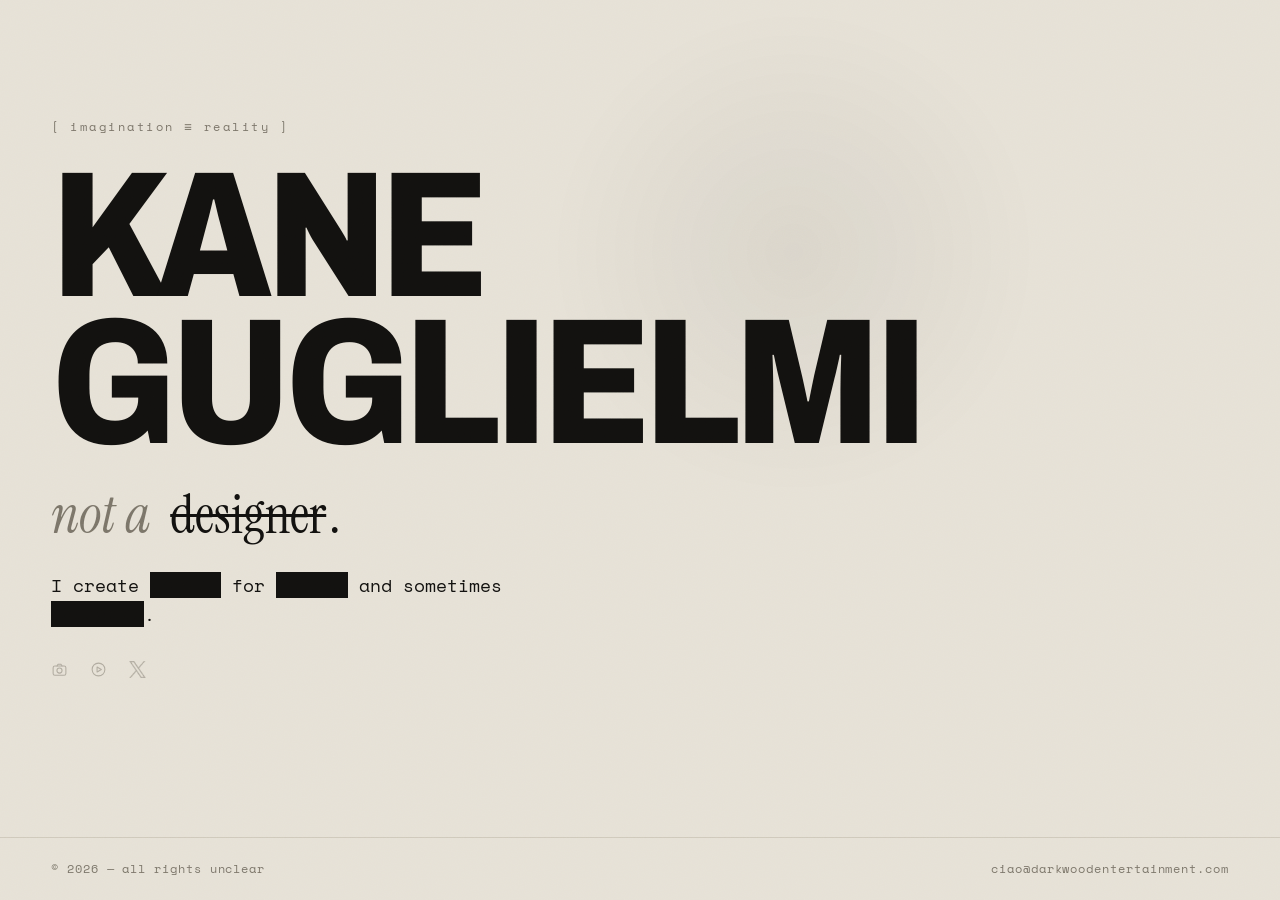
==== index.html @ 95b42d04 "Add files via upload" ====
<!doctype html>
<html lang="en">
<head>
  <meta charset="utf-8">
  <meta name="viewport" content="width=device-width, initial-scale=1">
  <title>Kane Guglielmi</title>
  <meta name="description" content="Kane Guglielmi. Difficult to describe.">
  <meta name="theme-color" content="#0a0a09">
  <link rel="preconnect" href="https://fonts.googleapis.com">
  <link rel="preconnect" href="https://fonts.gstatic.com" crossorigin>
  <link href="https://fonts.googleapis.com/css2?family=Archivo:wdth,wght@62..125,100..900&family=Instrument+Serif:ital@0;1&family=Space+Mono:wght@400;700&display=swap" rel="stylesheet">
  <link rel="stylesheet" href="style.css">
</head>
<body>

  <main id="top">
    <section class="hero">
      <p class="tag">[ imagination ≡ reality ]</p>

      <h1 class="name">Kane<br>Guglielmi</h1>

      <div class="denial" aria-hidden="true">
        <span class="not">not a</span>
        <span class="word" id="word">designer</span><span class="dot">.</span>
      </div>
      <p class="sr-only">Difficult to describe.</p>

      <p class="line">
        I create
        <span class="redact" tabindex="0">things</span>
        for
        <span class="redact" tabindex="0">no one</span>
        and sometimes
        <span class="redact" tabindex="0">everyone</span>.
      </p>

      <ul class="socials" aria-label="Social profiles">
        <li>
          <a href="https://www.instagram.com/kaneguglielmi" target="_blank" rel="noopener" aria-label="Instagram: kaneguglielmi">
            <svg viewBox="0 0 24 24" width="22" height="22" fill="none" stroke="currentColor" stroke-width="1.5" stroke-linecap="round" stroke-linejoin="round" aria-hidden="true">
              <rect x="3" y="7" width="18" height="13" rx="2.5"/>
              <path d="M8.5 7l1.4-2.5h4.2L15.5 7"/>
              <circle cx="12" cy="13.5" r="3.6"/>
            </svg>
          </a>
        </li>
        <li>
          <a href="https://www.youtube.com/@KaneGuglielmi" target="_blank" rel="noopener" aria-label="YouTube: @KaneGuglielmi">
            <svg viewBox="0 0 24 24" width="22" height="22" fill="none" stroke="currentColor" stroke-width="1.5" stroke-linecap="round" stroke-linejoin="round" aria-hidden="true">
              <circle cx="12" cy="12" r="9"/>
              <path d="M10 8.5v7l6-3.5z"/>
            </svg>
          </a>
        </li>
        <li>
          <a href="https://x.com/kaneguglielmi" target="_blank" rel="noopener" aria-label="X: kaneguglielmi">
            <span class="x-mark" aria-hidden="true"></span>
          </a>
        </li>
      </ul>
    </section>
  </main>

  <footer class="bottom">
    <p>&copy; <span id="year">2026</span> &mdash; all rights unclear</p>
    <ul>
      <li>ciao@darkwoodentertainment.com</li>
    </ul>
  </footer>

  <script src="script.js"></script>
</body>
</html>
---- style.css ----
:root {
  --bg: #0a0a09;
  --text: #ece8df;
  --muted: #7d786e;
  --line: #24231f;
  --accent: #c2ad8a;
  --glow: rgba(194, 173, 138, 0.11);
  --grain: 0.08;
  --gutter: clamp(20px, 4vw, 56px);
  --sans: "Archivo", "Arial Narrow", "Helvetica Neue", Arial, sans-serif;
  --serif: "Instrument Serif", Georgia, "Times New Roman", serif;
  --mono: "Space Mono", ui-monospace, Menlo, monospace;
}

@media (prefers-color-scheme: light) {
  :root {
    --bg: #e6e1d6;
    --text: #12110f;
    --muted: #7a7468;
    --line: #cfc9bb;
    --accent: #6d5a3d;
    --glow: rgba(0, 0, 0, 0.05);
    --grain: 0.12;
  }
}

*, *::before, *::after { box-sizing: border-box; }

html { scroll-behavior: smooth; }

body {
  margin: 0;
  min-height: 100svh;
  display: flex;
  flex-direction: column;
  background: var(--bg);
  color: var(--text);
  font-family: var(--mono);
  font-size: 0.9rem;
  line-height: 1.6;
  -webkit-font-smoothing: antialiased;
  overflow-x: hidden;
}

a { color: inherit; text-decoration: none; }

::selection { background: var(--text); color: var(--bg); }

/* Atmosphere: cursor glow + film grain */
body::before {
  content: "";
  position: fixed;
  inset: 0;
  pointer-events: none;
  background: radial-gradient(circle 340px at var(--x, 62%) var(--y, 28%), var(--glow), transparent 72%);
  z-index: 0;
}

body::after {
  content: "";
  position: fixed;
  inset: 0;
  pointer-events: none;
  opacity: var(--grain);
  mix-blend-mode: overlay;
  background-image: url("data:image/svg+xml,%3Csvg xmlns='http://www.w3.org/2000/svg' width='180' height='180'%3E%3Cfilter id='n'%3E%3CfeTurbulence type='fractalNoise' baseFrequency='0.85' numOctaves='2' stitchTiles='stitch'/%3E%3C/filter%3E%3Crect width='100%25' height='100%25' filter='url(%23n)'/%3E%3C/svg%3E");
  z-index: 2;
}

.top, main, .bottom { position: relative; z-index: 1; }

.sr-only {
  position: absolute;
  width: 1px;
  height: 1px;
  margin: -1px;
  padding: 0;
  overflow: hidden;
  clip: rect(0 0 0 0);
  white-space: nowrap;
  border: 0;
}

/* Header */
.top {
  display: grid;
  grid-template-columns: 1fr auto;
  align-items: center;
  padding: 24px var(--gutter);
  font-size: 0.78rem;
  letter-spacing: 0.08em;
  text-transform: lowercase;
}

.mark { justify-self: start; letter-spacing: 0.3em; }
.top nav { justify-self: end; display: flex; gap: 26px; }
.top nav a, .mark { transition: opacity 0.2s ease; }
.top nav a:hover, .mark:hover { opacity: 0.55; }

/* Hero */
main { flex: 1; display: flex; }

.hero {
  width: 100%;
  padding: clamp(24px, 6vh, 72px) var(--gutter) clamp(48px, 10vh, 110px);
  display: flex;
  flex-direction: column;
  justify-content: center;
  gap: clamp(18px, 3vh, 32px);
}

.tag {
  margin: 0;
  color: var(--muted);
  font-size: 0.78rem;
  letter-spacing: 0.2em;
  text-transform: lowercase;
}

.name {
  margin: 0;
  font-family: var(--sans);
  font-weight: 800;
  font-stretch: 85%;
  font-size: clamp(3rem, min(14vw, 27vh), 15rem);
  line-height: 0.82;
  letter-spacing: -0.035em;
  text-transform: uppercase;
}

/* The thing it refuses to be */
.denial {
  display: flex;
  flex-wrap: wrap;
  align-items: baseline;
  gap: 0 0.35em;
  font-family: var(--serif);
  font-size: clamp(1.8rem, 5vw, 3.4rem);
  line-height: 1.1;
}

.denial .not { font-style: italic; color: var(--muted); }

.denial .word {
  display: inline-block;
  min-width: 2ch;
  text-decoration: line-through;
  text-decoration-thickness: 0.06em;
  transition: opacity 0.35s ease, transform 0.35s ease, filter 0.35s ease;
}

.denial .word.out { opacity: 0; transform: translateY(0.25em); filter: blur(6px); }
.denial .dot { margin-left: -0.3em; }

/* Redacted line */
.line {
  margin: 0;
  max-width: 44ch;
  font-size: clamp(0.95rem, 1.6vw, 1.1rem);
}

.redact {
  padding: 0 0.15em;
  background: var(--text);
  color: transparent;
  cursor: help;
  transition: background 0.35s ease, color 0.35s ease;
}

.redact:hover, .redact:focus-visible {
  background: transparent;
  color: var(--accent);
  outline: none;
}

.actions { display: flex; flex-wrap: wrap; align-items: baseline; gap: 12px 32px; margin-top: 8px; }

.link {
  font-family: var(--serif);
  font-style: italic;
  font-size: clamp(1.6rem, 3.6vw, 2.4rem);
  border-bottom: 1px solid currentColor;
  line-height: 1.1;
  transition: color 0.2s ease, letter-spacing 0.4s ease;
}

.link:hover { color: var(--accent); letter-spacing: 0.04em; }
.link-quiet { border-bottom-color: transparent; color: var(--muted); font-size: clamp(1.1rem, 2.2vw, 1.4rem); }
.link-quiet:hover { border-bottom-color: currentColor; }

/* Social links */
.socials { display: flex; flex-wrap: wrap; gap: 14px 22px; margin: 6px 0 0; padding: 0; list-style: none; }

.socials a {
  display: inline-flex;
  align-items: center;
  padding: 4px;
  margin: -4px;
  color: var(--muted);
  opacity: 0.5;
  transition: opacity 0.25s ease, color 0.25s ease;
}

.socials a:hover, .socials a:focus-visible { opacity: 1; color: var(--text); }
.socials svg { flex: none; width: 17px; height: 17px; }

.x-mark {
  display: block;
  flex: none;
  width: 17px;
  height: 17px;
  background-color: currentColor;
  -webkit-mask: url([data-uri]) center / contain no-repeat;
  mask: url([data-uri]) center / contain no-repeat;
}


:focus-visible { outline: 1px dashed var(--accent); outline-offset: 4px; }

/* Footer */
.bottom {
  display: flex;
  flex-wrap: wrap;
  gap: 10px 24px;
  align-items: center;
  justify-content: space-between;
  padding: 22px var(--gutter);
  border-top: 1px solid var(--line);
  color: var(--muted);
  font-size: 0.72rem;
  letter-spacing: 0.08em;
}

.bottom p { margin: 0; }
.bottom ul { display: flex; gap: 22px; margin: 0; padding: 0; list-style: none; }
.bottom a:hover { color: var(--text); }

/* Gentle entrance for everything except the name, which stays still */
@media (prefers-reduced-motion: no-preference) {
  .hero > *:not(.name) { opacity: 0; transform: translateY(12px); animation: rise 0.9s ease forwards; }
  .hero > *:nth-child(3) { animation-delay: 0.2s; }
  .hero > *:nth-child(5) { animation-delay: 0.4s; }
  .hero > *:nth-child(6) { animation-delay: 0.6s; }
  .hero > *:nth-child(7) { animation-delay: 0.8s; }
}

@keyframes rise { to { opacity: 1; transform: none; } }
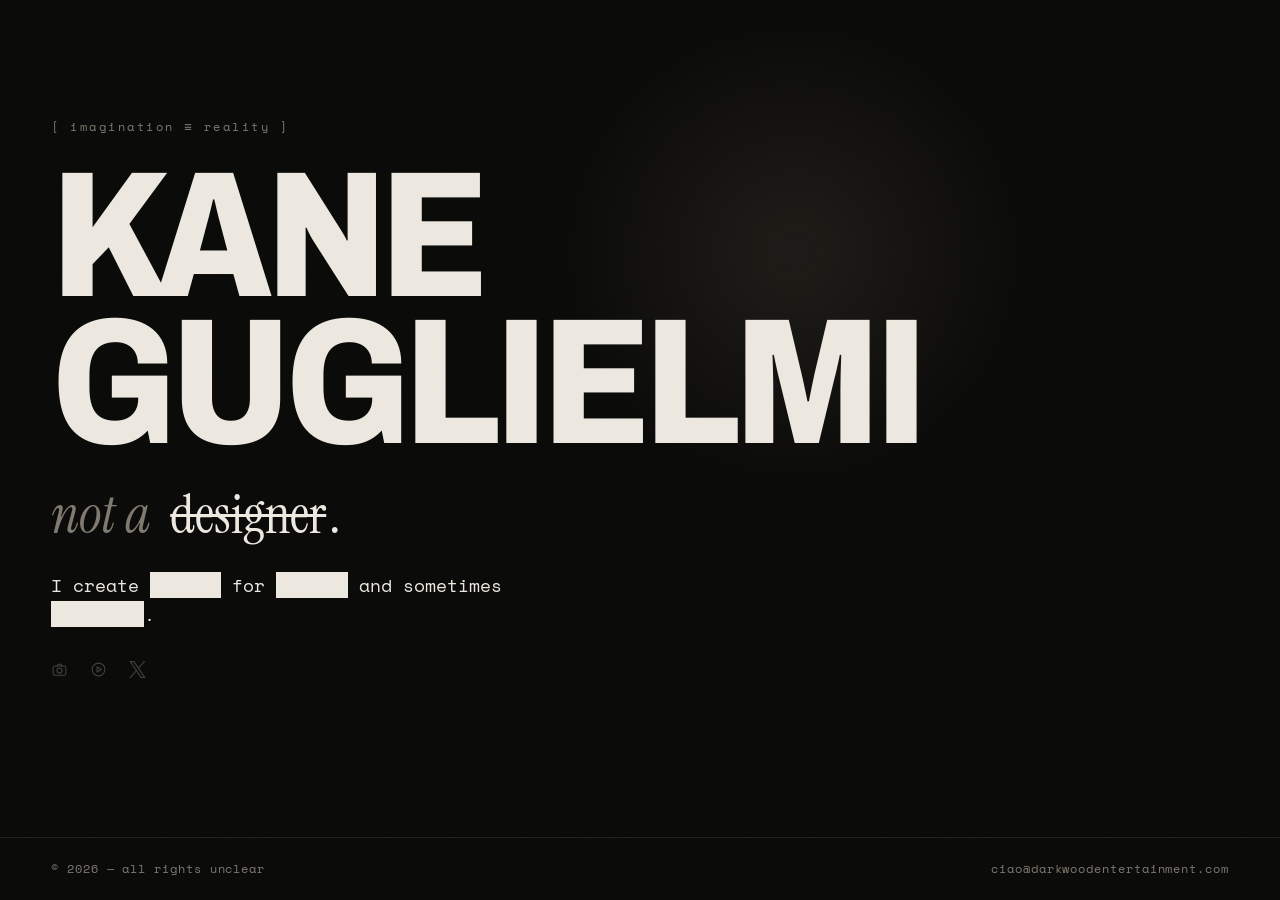
==== commit 9acb8305: "Add files via upload" ====
--- a/index.html
+++ b/index.html
@@ -6,6 +6,7 @@
   <title>Kane Guglielmi</title>
   <meta name="description" content="Kane Guglielmi. Difficult to describe.">
   <meta name="theme-color" content="#0a0a09">
+  <meta name="color-scheme" content="dark">
   <link rel="preconnect" href="https://fonts.googleapis.com">
   <link rel="preconnect" href="https://fonts.gstatic.com" crossorigin>
   <link href="https://fonts.googleapis.com/css2?family=Archivo:wdth,wght@62..125,100..900&family=Instrument+Serif:ital@0;1&family=Space+Mono:wght@400;700&display=swap" rel="stylesheet">
--- a/style.css
+++ b/style.css
@@ -10,18 +10,7 @@
   --sans: "Archivo", "Arial Narrow", "Helvetica Neue", Arial, sans-serif;
   --serif: "Instrument Serif", Georgia, "Times New Roman", serif;
   --mono: "Space Mono", ui-monospace, Menlo, monospace;
-}
-
-@media (prefers-color-scheme: light) {
-  :root {
-    --bg: #e6e1d6;
-    --text: #12110f;
-    --muted: #7a7468;
-    --line: #cfc9bb;
-    --accent: #6d5a3d;
-    --glow: rgba(0, 0, 0, 0.05);
-    --grain: 0.12;
-  }
+  color-scheme: dark;
 }
 
 *, *::before, *::after { box-sizing: border-box; }
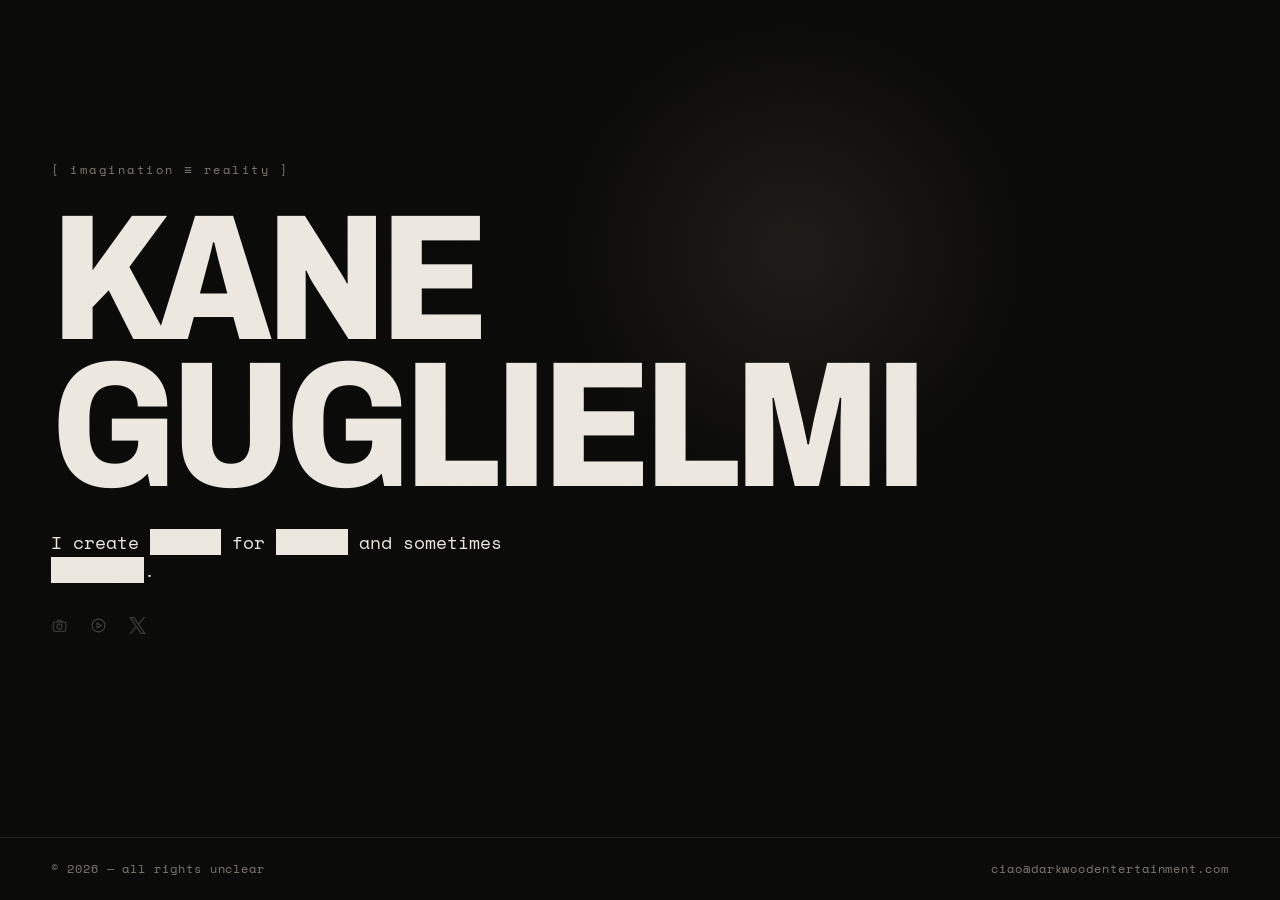
==== commit 75f7c558: "Add files via upload" ====
--- a/index.html
+++ b/index.html
@@ -20,19 +20,13 @@
 
       <h1 class="name">Kane<br>Guglielmi</h1>
 
-      <div class="denial" aria-hidden="true">
-        <span class="not">not a</span>
-        <span class="word" id="word">designer</span><span class="dot">.</span>
-      </div>
-      <p class="sr-only">Difficult to describe.</p>
-
       <p class="line">
         I create
         <span class="redact" tabindex="0">things</span>
         for
         <span class="redact" tabindex="0">no one</span>
         and sometimes
-        <span class="redact" tabindex="0">everyone</span>.
+        <a class="redact redact-link" href="https://commonwealthfilm.com" target="_blank" rel="noopener" aria-label="Common Wealth, a film by Kane Guglielmi (opens commonwealthfilm.com)">everyone</a>.
       </p>
 
       <ul class="socials" aria-label="Social profiles">
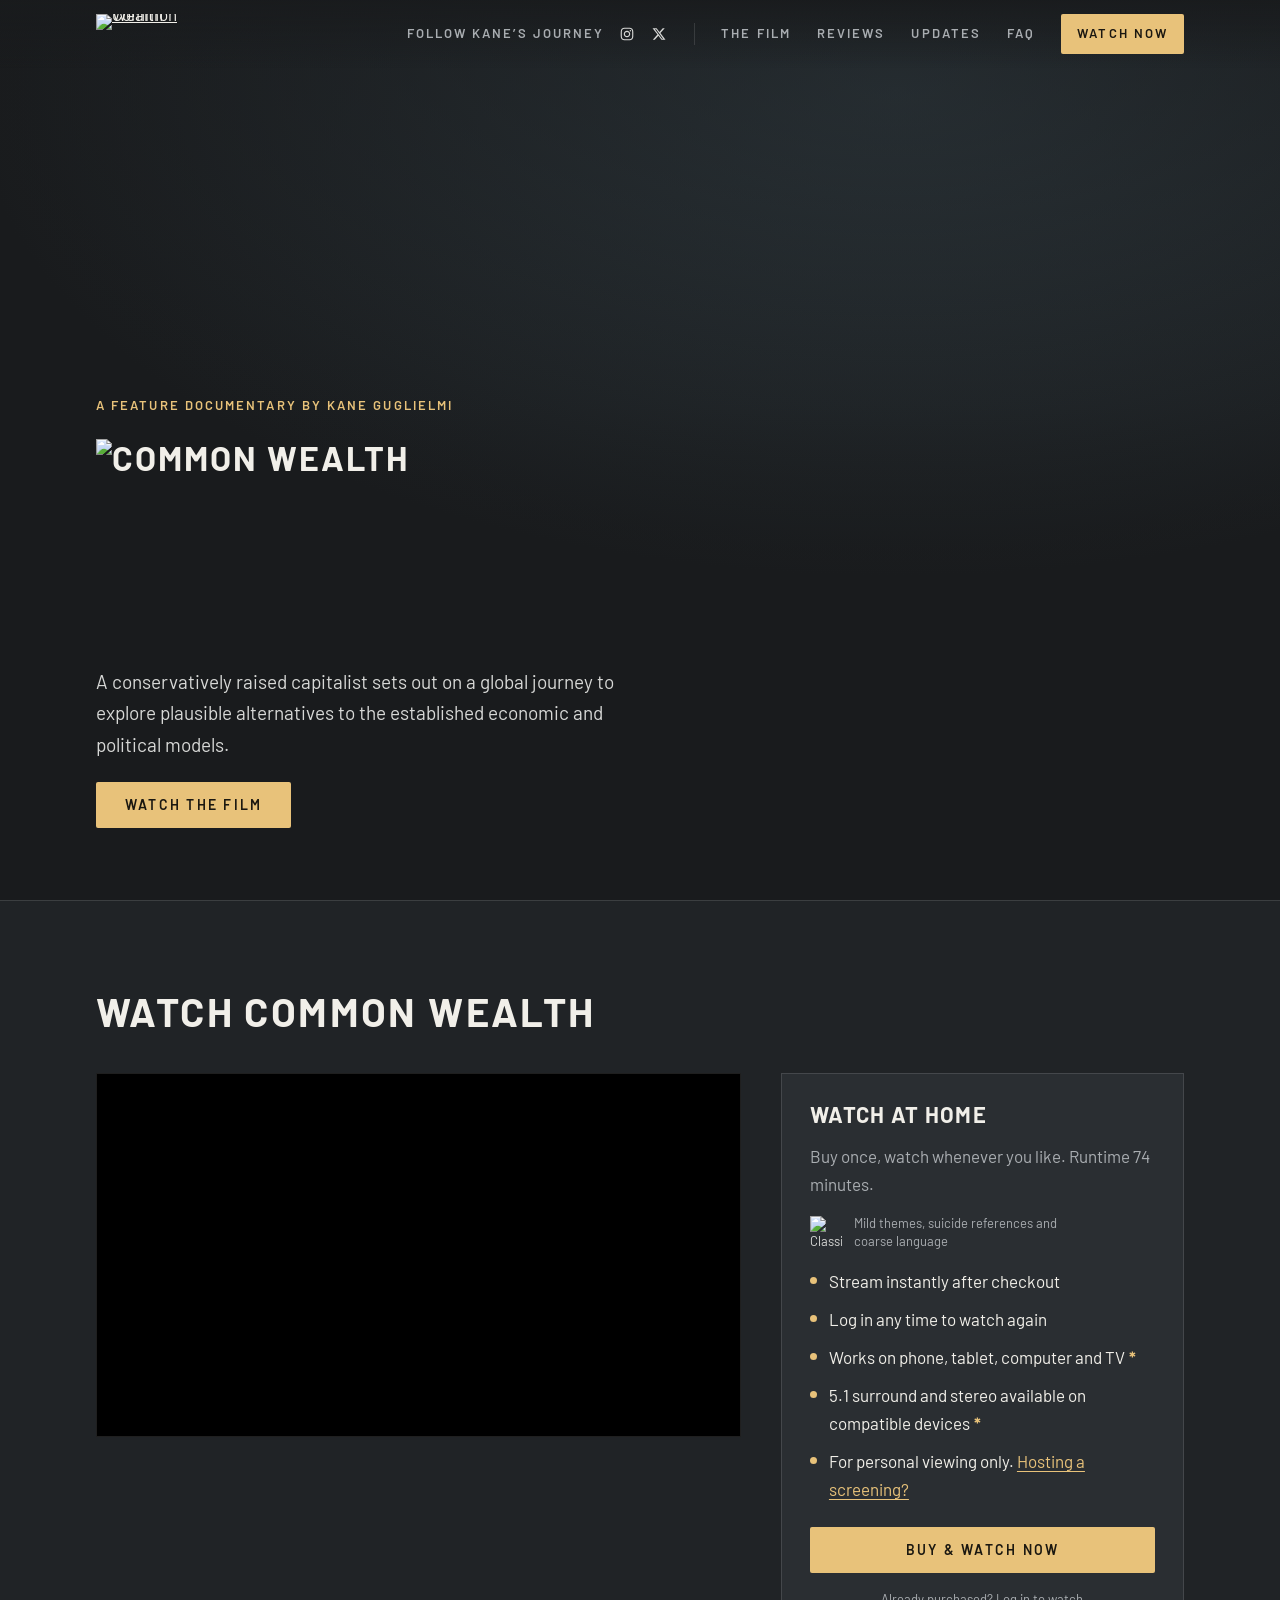
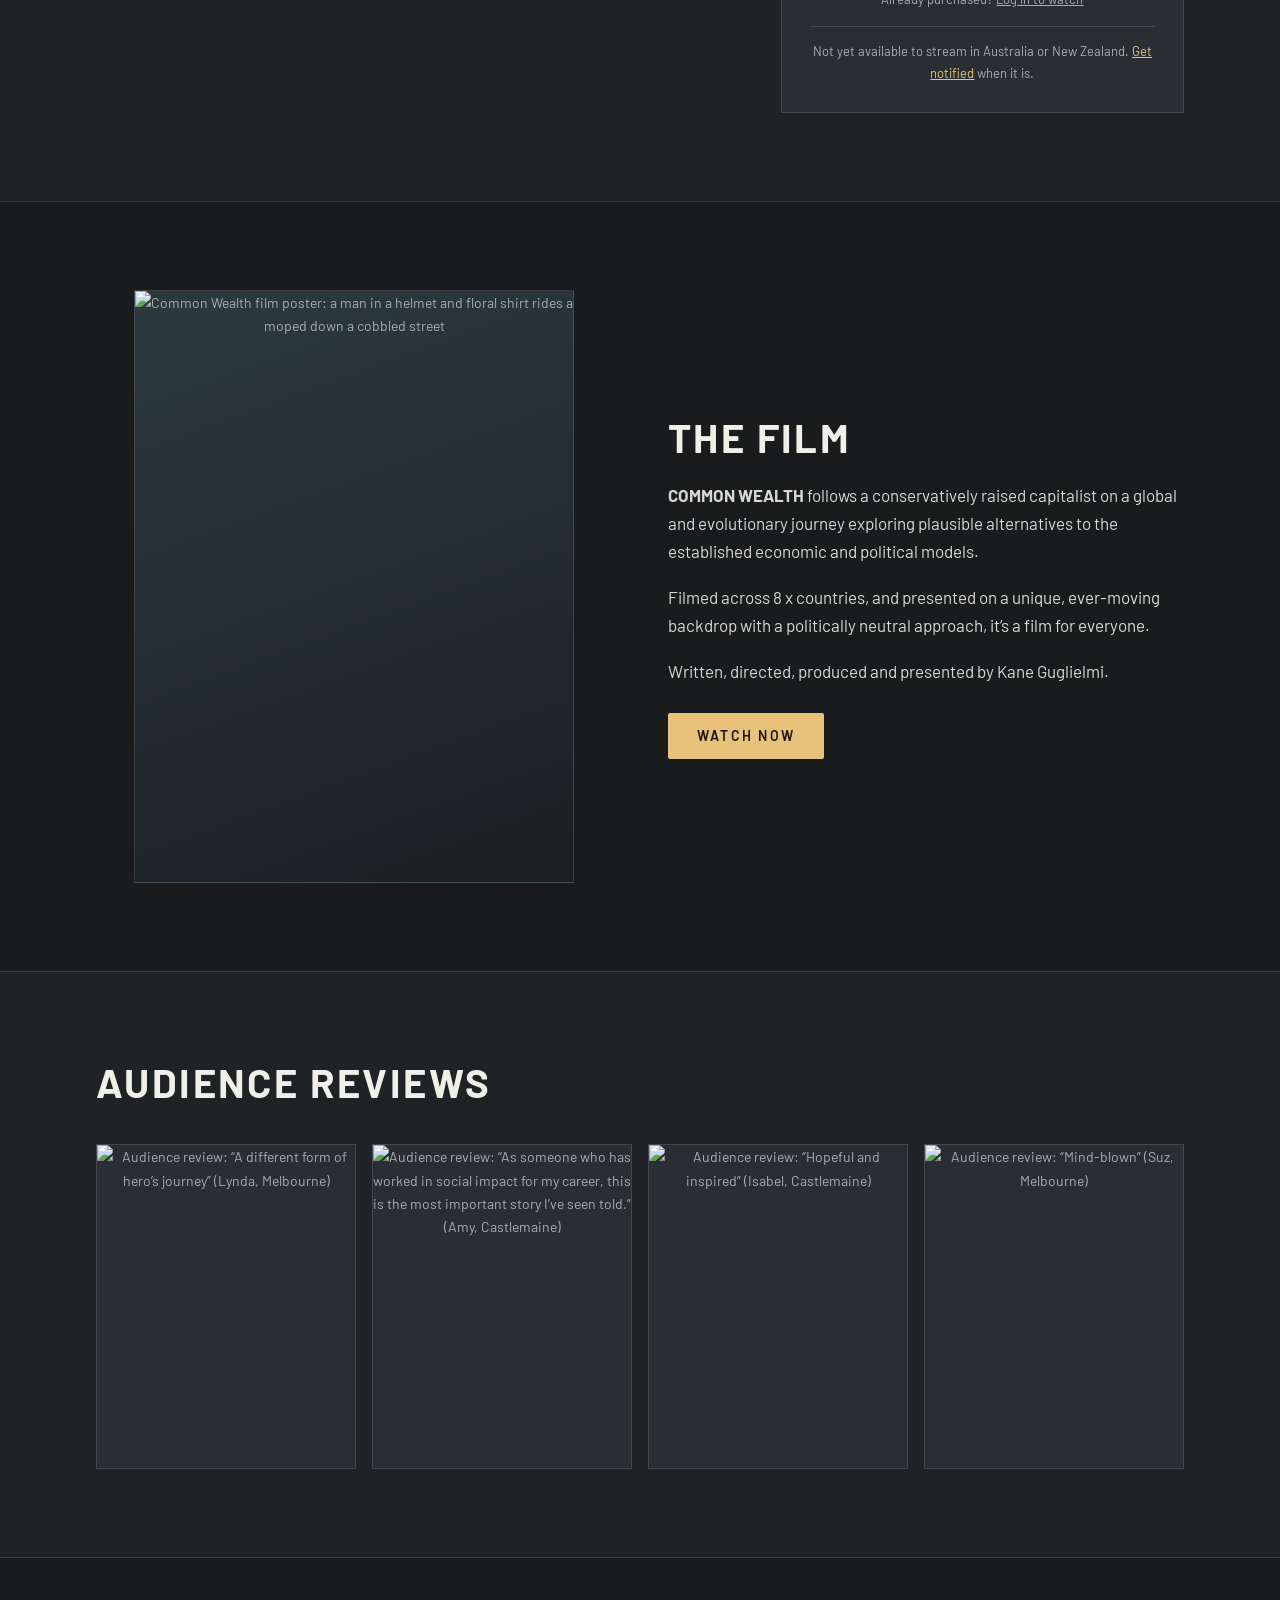
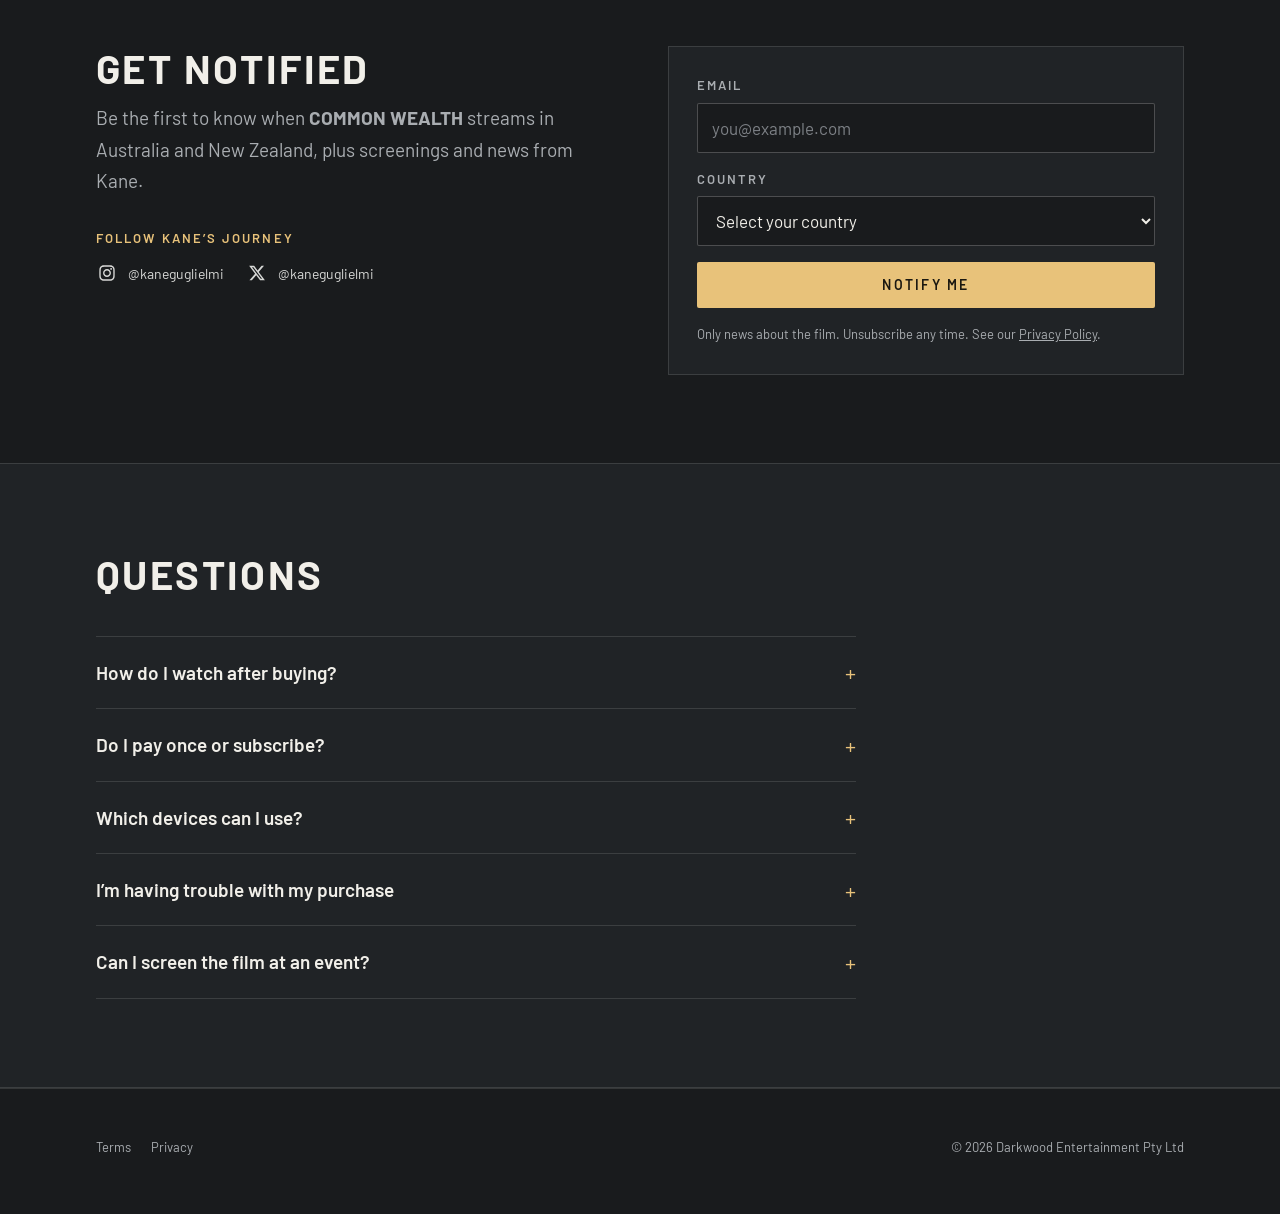
==== commit cedd6191: "Add files via upload" ====
--- a/index.html
+++ b/index.html
@@ -1,68 +1,516 @@
 <!doctype html>
 <html lang="en">
 <head>
-  <meta charset="utf-8">
-  <meta name="viewport" content="width=device-width, initial-scale=1">
-  <title>Kane Guglielmi</title>
-  <meta name="description" content="Kane Guglielmi. Difficult to describe.">
-  <meta name="theme-color" content="#0a0a09">
-  <meta name="color-scheme" content="dark">
-  <link rel="preconnect" href="https://fonts.googleapis.com">
-  <link rel="preconnect" href="https://fonts.gstatic.com" crossorigin>
-  <link href="https://fonts.googleapis.com/css2?family=Archivo:wdth,wght@62..125,100..900&family=Instrument+Serif:ital@0;1&family=Space+Mono:wght@400;700&display=swap" rel="stylesheet">
-  <link rel="stylesheet" href="style.css">
+<meta charset="utf-8">
+<meta name="viewport" content="width=device-width, initial-scale=1">
+<title>Common Wealth | Watch the Feature Documentary</title>
+<meta name="description" content="Watch COMMON WEALTH, the feature documentary by writer/director Kane Guglielmi. Buy and stream it anywhere.">
+<meta name="theme-color" content="#191b1d">
+<link rel="icon" href="assets/favicon.ico" sizes="any">
+<link rel="icon" type="image/png" sizes="32x32" href="assets/favicon-32.png">
+<link rel="apple-touch-icon" href="assets/apple-touch-icon.png">
+<meta property="og:title" content="Common Wealth | Watch the Feature Documentary">
+<meta property="og:description" content="Watch COMMON WEALTH, the feature documentary by writer/director Kane Guglielmi.">
+<meta property="og:type" content="website">
+<link rel="canonical" href="https://commonwealthfilm.com/">
+<meta property="og:url" content="https://commonwealthfilm.com/">
+<meta property="og:site_name" content="Common Wealth">
+<meta property="og:image" content="https://commonwealthfilm.com/assets/og-image.jpg">
+<meta property="og:image:width" content="1200">
+<meta property="og:image:height" content="630">
+<meta property="og:image:alt" content="Common Wealth: Kane Guglielmi rides a moped through the Tuscan countryside">
+<meta name="twitter:card" content="summary_large_image">
+<meta name="twitter:site" content="@kaneguglielmi">
+<meta name="twitter:image" content="https://commonwealthfilm.com/assets/og-image.jpg">
+<link rel="preconnect" href="https://fonts.googleapis.com">
+<link rel="preconnect" href="https://fonts.gstatic.com" crossorigin>
+<link href="https://fonts.googleapis.com/css2?family=Barlow:wght@400;500;600;700&display=swap" rel="stylesheet">
+<style>
+  /* Layout: full-bleed dark film page; logo hero, then alternating bands for watch, film, reviews, questions. */
+  :root {
+    color-scheme: dark;
+    --bg: #191b1d;
+    --bg-2: #202326;
+    --bg-3: #2a2e32;
+    --text: #f1efe9;
+    --text-2: #d7d8d6;
+    --muted: #a9adb1;
+    --accent: #e8c27a;
+    --accent-ink: #1a1710;
+    --line: rgba(255,255,255,.12);
+
+    /* One typeface for all text. The official lettering appears only as the logo image (header + hero). */
+    --font-body: "Barlow", system-ui, sans-serif;
+
+    /* One type scale for the whole page */
+    --fs-xs: 13px;   /* labels, nav, fine print, footer */
+    --fs-sm: 14px;   /* buttons, placeholders */
+    --fs-base: 17px; /* all running text */
+    --fs-lg: 19px;   /* intro lines under headings, hero tagline */
+    --fs-h3: 22px;   /* card headings */
+    --fs-h2: clamp(28px, 3.8vw, 40px); /* every section heading */
+    --track-label: .16em;
+
+    --gutter: 16px;
+    --max: 1120px;
+    --section-pad: 88px;
+  }
+  * { box-sizing: border-box; }
+  html { scroll-behavior: smooth; }
+  body {
+    margin: 0;
+    background: var(--bg);
+    color: var(--text);
+    font: 400 var(--fs-base)/1.65 var(--font-body);
+    -webkit-font-smoothing: antialiased;
+  }
+  img, video, iframe { max-width: 100%; display: block; }
+  a { color: inherit; }
+  p { margin: 0; }
+  .wrap { width: 100%; max-width: var(--max); margin: 0 auto; padding-inline: var(--gutter); }
+
+  /* Headings: same family as the text, heavier and tracked */
+  h1, h2, h3 { margin: 0; font-family: var(--font-body); font-weight: 700; text-transform: uppercase; letter-spacing: .06em; line-height: 1.1; text-wrap: balance; }
+  h2 { font-size: var(--fs-h2); }
+  h3 { font-size: var(--fs-h3); }
+
+  /* Small uppercase labels share one style */
+  .eyebrow, nav.main a, .btn, .embed-placeholder strong {
+    font-family: var(--font-body); font-weight: 600; text-transform: uppercase; letter-spacing: var(--track-label);
+  }
+
+  /* Header */
+  header.site {
+    position: fixed; inset: 0 0 auto 0; z-index: 20;
+    padding-top: env(safe-area-inset-top, 0px);
+    background: linear-gradient(to bottom, rgba(25,27,29,.92), rgba(25,27,29,0));
+  }
+  header.site .wrap { display: flex; align-items: center; justify-content: space-between; height: 68px; }
+  .brand { display: block; line-height: 0; }
+  .brand img { height: 40px; width: auto; }
+  nav.main { display: flex; gap: 26px; align-items: center; }
+  nav.main a { font-size: var(--fs-xs); text-decoration: none; color: var(--muted); transition: color .2s; }
+  nav.main a:hover { color: var(--text); }
+  nav.main a.pill { color: var(--accent-ink); background: var(--accent); padding: 9px 16px; border-radius: 2px; }
+  nav.main a.pill:hover { color: var(--accent-ink); filter: brightness(1.06); }
+  .nav-follow { display: flex; align-items: center; gap: 14px; padding-right: 26px; border-right: 1px solid var(--line); }
+  .nav-follow-label { font-size: var(--fs-xs); font-weight: 600; text-transform: uppercase; letter-spacing: var(--track-label); color: var(--muted); white-space: nowrap; }
+  nav.main .nav-follow a { color: var(--text-2); display: inline-flex; }
+  nav.main .nav-follow a:hover { color: var(--accent); }
+  .nav-follow .social-icon { width: 18px; height: 18px; }
+  @media (max-width: 1080px) { .nav-follow-label { display: none; } }
+  @media (max-width: 720px) {
+    nav.main > a:not(.pill) { display: none; }
+    nav.main { gap: 18px; }
+    .nav-follow { padding-right: 0; border-right: 0; }
+  }
+
+  /* Hero */
+  .hero {
+    position: relative; min-height: 100svh; display: flex; align-items: flex-end;
+    background: radial-gradient(120% 90% at 70% 10%, #2f3a40 0%, var(--bg) 60%);
+    overflow: hidden;
+  }
+  .hero video { position: absolute; inset: 0; width: 100%; height: 100%; object-fit: cover; opacity: .8; }
+  .hero::after { content: ""; position: absolute; inset: 0; background: linear-gradient(to top, var(--bg) 4%, rgba(25,27,29,.1) 55%, rgba(25,27,29,.55)); }
+  .hero .wrap { position: relative; z-index: 2; padding-block: 120px 72px; display: grid; gap: 22px; justify-items: start; }
+  .eyebrow { font-size: var(--fs-xs); color: var(--accent); }
+  .hero-logo { width: min(560px, 82vw); height: auto; }
+  .tagline { max-width: 560px; font-size: var(--fs-lg); color: var(--text-2); }
+
+  /* Buttons */
+  .cta-row { display: flex; flex-wrap: wrap; gap: 12px; }
+  .btn {
+    display: inline-flex; align-items: center; justify-content: center;
+    padding: 15px 28px; border-radius: 2px; border: 1px solid transparent;
+    font-size: var(--fs-sm); line-height: 1; text-decoration: none; cursor: pointer;
+    transition: transform .15s, filter .2s, background .2s;
+  }
+  .btn:active { transform: translateY(1px); }
+  .btn.primary { background: var(--accent); color: var(--accent-ink); }
+  .btn.primary:hover { filter: brightness(1.07); }
+  .btn.ghost { border-color: rgba(255,255,255,.35); color: var(--text); }
+  .btn.ghost:hover { background: rgba(255,255,255,.08); }
+
+  /* Sections: same rhythm everywhere */
+  section { padding-block: var(--section-pad); }
+  .section-head { display: grid; gap: 12px; margin-bottom: 40px; max-width: 640px; }
+  .lede { font-size: var(--fs-lg); color: var(--muted); }
+  .band { background: var(--bg-2); border-block: 1px solid var(--line); }
+
+  /* Watch / purchase */
+  .watch-grid { display: grid; grid-template-columns: 1.6fr 1fr; gap: 40px; align-items: start; }
+  .watch-grid > * { min-width: 0; }
+  @media (max-width: 900px) { .watch-grid { grid-template-columns: 1fr; gap: 28px; } }
+  .player-frame { background: #000; border: 1px solid var(--line); aspect-ratio: 16 / 9; max-width: 100%; position: relative; }
+  .player-frame iframe { position: absolute; inset: 0; width: 100%; height: 100%; border: 0; }
+  /* Placeholder shown until the real Vimeo OTT embed is pasted in */
+  .embed-placeholder {
+    position: absolute; inset: 0; display: grid; place-items: center; text-align: center; padding: 24px;
+    background: repeating-linear-gradient(135deg, #15171a 0 14px, #181a1d 14px 28px); color: var(--muted); font-size: var(--fs-sm);
+  }
+  .embed-placeholder strong { display: block; color: var(--text); font-size: var(--fs-sm); margin-bottom: 6px; }
+  .buy-card { background: var(--bg-3); border: 1px solid var(--line); padding: 28px; display: grid; gap: 16px; }
+  .buy-card p { color: var(--muted); }
+  .buy-card ul { list-style: none; padding: 0; margin: 0 0 8px; display: grid; gap: 10px; }
+  .buy-card li { display: flex; gap: 12px; align-items: flex-start; }
+  .buy-card li::before { content: ""; flex: none; width: 7px; height: 7px; margin-top: 10px; background: var(--accent); border-radius: 50%; }
+  .buy-card .btn { width: 100%; }
+  .fn { color: var(--accent); text-decoration: none; font-weight: 700; padding: 0 4px; }
+  .fn:hover { text-decoration: underline; }
+  .inline-link { color: var(--accent); text-underline-offset: 3px; }
+  .inline-link:hover { color: var(--text); }
+  details:target summary { color: var(--accent); }
+  .fine { font-size: var(--fs-xs); color: var(--muted); text-align: center; }
+  /* Official classification marking + consumer advice */
+  .classification { display: flex; align-items: center; gap: 12px; font-size: var(--fs-xs); line-height: 1.4; color: var(--text-2); }
+  .classification p { margin: 0; max-width: 32ch; }
+  .class-mark { flex: none; height: auto; }
+  /* Email sign-up */
+  .updates-grid { display: grid; grid-template-columns: 1fr 1fr; gap: 56px; align-items: start; }
+  .updates-grid > * { min-width: 0; }
+  .updates-grid .section-head { margin-bottom: 0; }
+  @media (max-width: 900px) { .updates-grid { grid-template-columns: 1fr; gap: 28px; } }
+  .follow { display: grid; gap: 12px; margin-top: 20px; }
+  .follow-label { font-size: var(--fs-xs); font-weight: 600; text-transform: uppercase; letter-spacing: var(--track-label); color: var(--accent); }
+  .socials { display: flex; flex-wrap: wrap; gap: 10px 22px; }
+  .socials a { display: inline-flex; align-items: center; gap: 10px; color: var(--text-2); text-decoration: none; font-size: var(--fs-sm); transition: color .2s; }
+  .socials a:hover { color: var(--accent); }
+  .social-icon { width: 22px; height: 22px; flex: none; }
+  .signup { display: grid; gap: 16px; background: var(--bg-2); border: 1px solid var(--line); padding: 28px; }
+  .field { display: grid; gap: 6px; }
+  .field label { font-size: var(--fs-xs); font-weight: 600; text-transform: uppercase; letter-spacing: var(--track-label); color: var(--muted); }
+  .field input, .field select {
+    width: 100%; font: 400 var(--fs-base)/1.3 var(--font-body); color: var(--text);
+    background: var(--bg); border: 1px solid rgba(255,255,255,.22); border-radius: 2px; padding: 13px 14px;
+  }
+  .field input::placeholder { color: #7d8186; }
+  .field input:focus, .field select:focus { outline: 2px solid var(--accent); outline-offset: 1px; border-color: transparent; }
+  .signup .btn { width: 100%; }
+  .signup-status { font-size: var(--fs-sm); color: var(--accent); min-height: 0; }
+  .signup-status:empty { display: none; }
+  .signup-fine { font-size: var(--fs-xs); color: var(--muted); }
+  .region-note a { color: var(--accent); }
+  .region-note { font-size: var(--fs-xs); color: var(--muted); text-align: center; border-top: 1px solid var(--line); padding-top: 14px; }
+
+  /* About */
+  .about-grid { display: grid; grid-template-columns: 1fr 1fr; gap: 56px; align-items: center; }
+  .about-grid > * { min-width: 0; }
+  @media (max-width: 900px) { .about-grid { grid-template-columns: 1fr; gap: 32px; } }
+  .about-copy { display: grid; gap: 18px; }
+  .about-copy .section-head { margin-bottom: 4px; }
+  .about-copy p { color: var(--text-2); }
+  .about-copy .cta-row { margin-top: 10px; }
+  .poster-slot {
+    aspect-ratio: 1000 / 1348; max-width: min(440px, 100%); width: 100%; margin-inline: auto; display: grid; place-items: center; text-align: center;
+    background: linear-gradient(160deg, #2c3a40, #1b1f22); border: 1px solid var(--line); color: var(--muted); font-size: var(--fs-sm); padding: 0;
+    overflow: hidden;
+  }
+  .poster-slot img { width: 100%; height: 100%; object-fit: cover; }
+
+  /* Reviews */
+  .review-grid { display: grid; grid-template-columns: repeat(4, minmax(0, 1fr)); gap: 16px; }
+  @media (max-width: 900px) { .review-grid { grid-template-columns: repeat(2, minmax(0, 1fr)); gap: 12px; } }
+  .review-slot { margin: 0; aspect-ratio: 4 / 5; max-width: 100%; background: var(--bg-3); border: 1px solid var(--line); display: grid; place-items: center; text-align: center; color: var(--muted); font-size: var(--fs-sm); padding: 0; overflow: hidden; }
+  .review-slot img { width: 100%; height: 100%; object-fit: cover; }
+
+  /* Questions */
+  .faq { max-width: 760px; border-top: 1px solid var(--line); }
+  details { border-bottom: 1px solid var(--line); padding-block: 20px; }
+  summary { cursor: pointer; list-style: none; font-size: var(--fs-lg); font-weight: 600; display: flex; justify-content: space-between; align-items: center; gap: 16px; }
+  summary::-webkit-details-marker { display: none; }
+  summary::after { content: "+"; color: var(--accent); font-size: var(--fs-h3); font-weight: 400; line-height: 1; }
+  details[open] summary::after { content: "–"; }
+  details p { margin-top: 10px; color: var(--muted); max-width: 65ch; }
+  details .legal-note { font-size: var(--fs-sm); font-style: italic; }
+
+  /* Footer */
+  footer { padding-block: 48px 56px; color: var(--muted); font-size: var(--fs-xs); border-top: 1px solid var(--line); }
+  footer .wrap { display: flex; flex-wrap: wrap; gap: 16px 32px; justify-content: space-between; align-items: center; }
+  footer nav { display: flex; flex-wrap: wrap; gap: 8px 20px; }
+  footer a { text-decoration: none; }
+  footer a:hover { color: var(--text); }
+
+  /* Mobile sticky buy bar: keeps the primary action one tap away */
+  .sticky-buy { display: none; }
+  @media (max-width: 720px) {
+    :root { --section-pad: 64px; }
+    .sticky-buy { display: block; position: fixed; inset: auto 0 0 0; z-index: 30; padding: 10px var(--gutter) calc(10px + env(safe-area-inset-bottom, 0px)); background: rgba(25,27,29,.96); border-top: 1px solid var(--line); }
+    .sticky-buy .btn { width: 100%; }
+    body { padding-bottom: 74px; }
+  }
+  :focus-visible { outline: 2px solid var(--accent); outline-offset: 3px; }
+  @media (prefers-reduced-motion: reduce) {
+    html { scroll-behavior: auto; }
+    .hero video { display: none; }
+    .hero { background: var(--bg) url("assets/hero-poster.jpg") center / cover no-repeat; }
+  }
+</style>
 </head>
 <body>
 
-  <main id="top">
-    <section class="hero">
-      <p class="tag">[ imagination ≡ reality ]</p>
-
-      <h1 class="name">Kane<br>Guglielmi</h1>
-
-      <p class="line">
-        I create
-        <span class="redact" tabindex="0">things</span>
-        for
-        <span class="redact" tabindex="0">no one</span>
-        and sometimes
-        <a class="redact redact-link" href="https://commonwealthfilm.com" target="_blank" rel="noopener" aria-label="Common Wealth, a film by Kane Guglielmi (opens commonwealthfilm.com)">everyone</a>.
-      </p>
-
-      <ul class="socials" aria-label="Social profiles">
-        <li>
-          <a href="https://www.instagram.com/kaneguglielmi" target="_blank" rel="noopener" aria-label="Instagram: kaneguglielmi">
-            <svg viewBox="0 0 24 24" width="22" height="22" fill="none" stroke="currentColor" stroke-width="1.5" stroke-linecap="round" stroke-linejoin="round" aria-hidden="true">
-              <rect x="3" y="7" width="18" height="13" rx="2.5"/>
-              <path d="M8.5 7l1.4-2.5h4.2L15.5 7"/>
-              <circle cx="12" cy="13.5" r="3.6"/>
-            </svg>
-          </a>
-        </li>
-        <li>
-          <a href="https://www.youtube.com/@KaneGuglielmi" target="_blank" rel="noopener" aria-label="YouTube: @KaneGuglielmi">
-            <svg viewBox="0 0 24 24" width="22" height="22" fill="none" stroke="currentColor" stroke-width="1.5" stroke-linecap="round" stroke-linejoin="round" aria-hidden="true">
-              <circle cx="12" cy="12" r="9"/>
-              <path d="M10 8.5v7l6-3.5z"/>
-            </svg>
-          </a>
-        </li>
-        <li>
-          <a href="https://x.com/kaneguglielmi" target="_blank" rel="noopener" aria-label="X: kaneguglielmi">
-            <span class="x-mark" aria-hidden="true"></span>
-          </a>
-        </li>
-      </ul>
-    </section>
-  </main>
-
-  <footer class="bottom">
-    <p>&copy; <span id="year">2026</span> &mdash; all rights unclear</p>
-    <ul>
-      <li>ciao@darkwoodentertainment.com</li>
-    </ul>
-  </footer>
-
-  <script src="script.js"></script>
+<header class="site">
+  <div class="wrap">
+    <a class="brand" href="#top" aria-label="Common Wealth, back to top"><img src="assets/common-wealth-logo.png" alt="Common Wealth" width="115" height="42"></a>
+    <nav class="main" aria-label="Main">
+      <div class="nav-follow">
+        <span class="nav-follow-label">Follow Kane’s journey</span>
+        <a href="https://instagram.com/kaneguglielmi" target="_blank" rel="noopener" aria-label="Kane Guglielmi on Instagram"><svg class="social-icon" aria-hidden="true" focusable="false" fill="currentColor" xmlns="http://www.w3.org/2000/svg" viewBox="0 0 640 640"><path fill="currentColor" d="M320.3 205C256.8 204.8 205.2 256.2 205 319.7C204.8 383.2 256.2 434.8 319.7 435C383.2 435.2 434.8 383.8 435 320.3C435.2 256.8 383.8 205.2 320.3 205zM319.7 245.4C360.9 245.2 394.4 278.5 394.6 319.7C394.8 360.9 361.5 394.4 320.3 394.6C279.1 394.8 245.6 361.5 245.4 320.3C245.2 279.1 278.5 245.6 319.7 245.4zM413.1 200.3C413.1 185.5 425.1 173.5 439.9 173.5C454.7 173.5 466.7 185.5 466.7 200.3C466.7 215.1 454.7 227.1 439.9 227.1C425.1 227.1 413.1 215.1 413.1 200.3zM542.8 227.5C541.1 191.6 532.9 159.8 506.6 133.6C480.4 107.4 448.6 99.2 412.7 97.4C375.7 95.3 264.8 95.3 227.8 97.4C192 99.1 160.2 107.3 133.9 133.5C107.6 159.7 99.5 191.5 97.7 227.4C95.6 264.4 95.6 375.3 97.7 412.3C99.4 448.2 107.6 480 133.9 506.2C160.2 532.4 191.9 540.6 227.8 542.4C264.8 544.5 375.7 544.5 412.7 542.4C448.6 540.7 480.4 532.5 506.6 506.2C532.8 480 541 448.2 542.8 412.3C544.9 375.3 544.9 264.5 542.8 227.5zM495 452C487.2 471.6 472.1 486.7 452.4 494.6C422.9 506.3 352.9 503.6 320.3 503.6C287.7 503.6 217.6 506.2 188.2 494.6C168.6 486.8 153.5 471.7 145.6 452C133.9 422.5 136.6 352.5 136.6 319.9C136.6 287.3 134 217.2 145.6 187.8C153.4 168.2 168.5 153.1 188.2 145.2C217.7 133.5 287.7 136.2 320.3 136.2C352.9 136.2 423 133.6 452.4 145.2C472 153 487.1 168.1 495 187.8C506.7 217.3 504 287.3 504 319.9C504 352.5 506.7 422.6 495 452z"/></svg></a>
+        <a href="https://x.com/kaneguglielmi" target="_blank" rel="noopener" aria-label="Kane Guglielmi on X"><svg class="social-icon" aria-hidden="true" focusable="false" fill="currentColor" xmlns="http://www.w3.org/2000/svg" viewBox="0 0 640 640"><path fill="currentColor" d="M453.2 112L523.8 112L369.6 288.2L551 528L409 528L297.7 382.6L170.5 528L99.8 528L264.7 339.5L90.8 112L236.4 112L336.9 244.9L453.2 112zM428.4 485.8L467.5 485.8L215.1 152L173.1 152L428.4 485.8z"/></svg></a>
+      </div>
+      <a href="#about">The Film</a>
+      <a href="#reviews">Reviews</a>
+      <a href="#updates">Updates</a>
+      <a href="#faq">FAQ</a>
+      <a class="pill" href="#watch">Watch Now</a>
+    </nav>
+  </div>
+</header>
+
+<main id="top">
+
+  <!-- HERO -->
+  <div class="hero">
+    <!-- Banner loop: 8s, silent. Smaller file for phones, full HD for larger screens. Still frame shows while loading. -->
+    <video autoplay muted loop playsinline preload="auto" poster="assets/hero-poster.jpg" aria-hidden="true">
+      <source src="assets/hero-mobile.mp4" type="video/mp4" media="(max-width: 720px)">
+      <source src="assets/hero.mp4" type="video/mp4">
+    </video>
+    <div class="wrap">
+      <div class="eyebrow">A feature documentary by Kane Guglielmi</div>
+      <h1><img class="hero-logo" src="assets/common-wealth-logo.png" alt="Common Wealth" width="1600" height="586"></h1>
+      <p class="tagline">A conservatively raised capitalist sets out on a global journey to explore plausible alternatives to the established economic and political models.</p>
+      <div class="cta-row">
+        <a class="btn primary" href="#watch">Watch the film</a>
+      </div>
+    </div>
+  </div>
+
+  <!-- WATCH / BUY -->
+  <section id="watch" class="band" aria-labelledby="watch-title">
+    <div class="wrap">
+      <div class="section-head"><h2 id="watch-title">Watch Common Wealth</h2></div>
+
+      <div class="watch-grid">
+        <div>
+          <div class="player-frame" id="ott-embed">
+            <!-- Vimeo OTT trailer + buy widget (responsive embed, gold button) -->
+            <div style="padding:56.25% 0 0 0;position:relative">
+              <iframe style="position:absolute;top:0;left:0;width:100%;height:100%;" src="https://embed.vhx.tv/packages/271330?buy_btn=1&amp;color=e8c27a&amp;vimeo=1" width="640" height="360" frameborder="0" allow="autoplay; encrypted-media; fullscreen; picture-in-picture" allowfullscreen title="Common Wealth trailer and purchase"></iframe>
+            </div>
+          </div>
+        </div>
+
+        <aside class="buy-card" aria-label="Purchase">
+          <h3>Watch at Home</h3>
+          <p>Buy once, watch whenever you like. Runtime 74 minutes.</p>
+          <!-- Australian Classification: PG, CLAS-1368605 (classification.gov.au/titles/common-wealth) -->
+          <div class="classification"><img class="class-mark" src="assets/classification-pg.png" alt="Classified PG" width="32" height="32"><p>Mild themes, suicide references and coarse language</p></div>
+          <ul>
+            <li>Stream instantly after checkout</li>
+            <li>Log in any time to watch again</li>
+            <li><span>Works on phone, tablet, computer and TV<a class="fn" href="#devices" aria-label="See which devices are supported">*</a></span></li>
+            <li><span>5.1 surround and stereo available on compatible devices<a class="fn" href="#devices" aria-label="See which devices support 5.1 surround">*</a></span></li>
+            <li><span>For personal viewing only. <a class="inline-link" href="#screenings">Hosting a screening?</a></span></li>
+          </ul>
+          <!-- data-ott links are filled in from OTT_URL in the script at the bottom -->
+          <a class="btn primary" data-ott href="#">Buy &amp; watch now</a>
+          <div class="fine">Already purchased? <a data-ott="login" href="#">Log in to watch</a></div>
+          <!-- Remove this note when the film is released for streaming in Australia and New Zealand -->
+          <p class="region-note">Not yet available to stream in Australia or New Zealand. <a href="#updates">Get notified</a> when it is.</p>
+        </aside>
+      </div>
+    </div>
+  </section>
+
+  <!-- ABOUT -->
+  <section id="about" aria-labelledby="about-title">
+    <div class="wrap about-grid">
+      <div class="poster-slot">
+        <img src="assets/poster.jpg" alt="Common Wealth film poster: a man in a helmet and floral shirt rides a moped down a cobbled street" width="1000" height="1348" loading="lazy">
+      </div>
+      <div class="about-copy">
+        <div class="section-head"><h2 id="about-title">The Film</h2></div>
+        <p><strong>COMMON WEALTH</strong> follows a conservatively raised capitalist on a global and evolutionary journey exploring plausible alternatives to the established economic and political models.</p>
+        <p>Filmed across 8 x countries, and presented on a unique, ever-moving backdrop with a politically neutral approach, it’s a film for everyone.</p>
+        <p>Written, directed, produced and presented by Kane Guglielmi.</p>
+        <div class="cta-row">
+          <a class="btn primary" href="#watch">Watch now</a>
+        </div>
+      </div>
+    </div>
+  </section>
+
+  <!-- REVIEWS -->
+  <section id="reviews" class="band" aria-labelledby="reviews-title">
+    <div class="wrap">
+      <div class="section-head"><h2 id="reviews-title">Audience Reviews</h2></div>
+      <div class="review-grid">
+        <!-- To add more: copy a line, save the image as assets/review-N.jpg (4:5 portrait) -->
+        <figure class="review-slot"><img src="assets/review-1.jpg" alt="Audience review: “A different form of hero’s journey” (Lynda, Melbourne)" width="1080" height="1350" loading="lazy"></figure>
+        <figure class="review-slot"><img src="assets/review-2.jpg" alt="Audience review: “As someone who has worked in social impact for my career, this is the most important story I’ve seen told.” (Amy, Castlemaine)" width="1080" height="1350" loading="lazy"></figure>
+        <figure class="review-slot"><img src="assets/review-3.jpg" alt="Audience review: “Hopeful and inspired” (Isabel, Castlemaine)" width="1080" height="1350" loading="lazy"></figure>
+        <figure class="review-slot"><img src="assets/review-4.jpg" alt="Audience review: “Mind-blown” (Suz, Melbourne)" width="1080" height="1350" loading="lazy"></figure>
+      </div>
+    </div>
+  </section>
+
+  <!-- EMAIL UPDATES (Kit) -->
+  <section id="updates" aria-labelledby="updates-title">
+    <div class="wrap updates-grid">
+      <div class="section-head">
+        <h2 id="updates-title">Get Notified</h2>
+        <p class="lede">Be the first to know when <strong>COMMON WEALTH</strong> streams in Australia and New Zealand, plus screenings and news from Kane.</p>
+        <div class="follow">
+          <p class="follow-label">Follow Kane’s journey</p>
+          <!-- Icons: Font Awesome Free. ! Font Awesome Free 7.3.1 by @fontawesome - https://fontawesome.com License - https://fontawesome.com/license/free (Icons: CC BY 4.0, Fonts: SIL OFL 1.1, Code: MIT License) Copyright 2026 Fonticons, Inc. -->
+          <div class="socials">
+            <a href="https://instagram.com/kaneguglielmi" target="_blank" rel="noopener" aria-label="Kane Guglielmi on Instagram"><svg class="social-icon" aria-hidden="true" focusable="false" fill="currentColor" xmlns="http://www.w3.org/2000/svg" viewBox="0 0 640 640"><path fill="currentColor" d="M320.3 205C256.8 204.8 205.2 256.2 205 319.7C204.8 383.2 256.2 434.8 319.7 435C383.2 435.2 434.8 383.8 435 320.3C435.2 256.8 383.8 205.2 320.3 205zM319.7 245.4C360.9 245.2 394.4 278.5 394.6 319.7C394.8 360.9 361.5 394.4 320.3 394.6C279.1 394.8 245.6 361.5 245.4 320.3C245.2 279.1 278.5 245.6 319.7 245.4zM413.1 200.3C413.1 185.5 425.1 173.5 439.9 173.5C454.7 173.5 466.7 185.5 466.7 200.3C466.7 215.1 454.7 227.1 439.9 227.1C425.1 227.1 413.1 215.1 413.1 200.3zM542.8 227.5C541.1 191.6 532.9 159.8 506.6 133.6C480.4 107.4 448.6 99.2 412.7 97.4C375.7 95.3 264.8 95.3 227.8 97.4C192 99.1 160.2 107.3 133.9 133.5C107.6 159.7 99.5 191.5 97.7 227.4C95.6 264.4 95.6 375.3 97.7 412.3C99.4 448.2 107.6 480 133.9 506.2C160.2 532.4 191.9 540.6 227.8 542.4C264.8 544.5 375.7 544.5 412.7 542.4C448.6 540.7 480.4 532.5 506.6 506.2C532.8 480 541 448.2 542.8 412.3C544.9 375.3 544.9 264.5 542.8 227.5zM495 452C487.2 471.6 472.1 486.7 452.4 494.6C422.9 506.3 352.9 503.6 320.3 503.6C287.7 503.6 217.6 506.2 188.2 494.6C168.6 486.8 153.5 471.7 145.6 452C133.9 422.5 136.6 352.5 136.6 319.9C136.6 287.3 134 217.2 145.6 187.8C153.4 168.2 168.5 153.1 188.2 145.2C217.7 133.5 287.7 136.2 320.3 136.2C352.9 136.2 423 133.6 452.4 145.2C472 153 487.1 168.1 495 187.8C506.7 217.3 504 287.3 504 319.9C504 352.5 506.7 422.6 495 452z"/></svg><span>@kaneguglielmi</span></a>
+            <a href="https://x.com/kaneguglielmi" target="_blank" rel="noopener" aria-label="Kane Guglielmi on X"><svg class="social-icon" aria-hidden="true" focusable="false" fill="currentColor" xmlns="http://www.w3.org/2000/svg" viewBox="0 0 640 640"><path fill="currentColor" d="M453.2 112L523.8 112L369.6 288.2L551 528L409 528L297.7 382.6L170.5 528L99.8 528L264.7 339.5L90.8 112L236.4 112L336.9 244.9L453.2 112zM428.4 485.8L467.5 485.8L215.1 152L173.1 152L428.4 485.8z"/></svg><span>@kaneguglielmi</span></a>
+          </div>
+        </div>
+      </div>
+      <!-- Kit form: set KIT_FORM_ID in the script at the bottom. Field names match Kit's form API. -->
+      <form class="signup" id="signup" method="post" novalidate>
+        <div class="field">
+          <label for="signup-email">Email</label>
+          <input id="signup-email" name="email_address" type="email" autocomplete="email" required placeholder="you@example.com">
+        </div>
+        <div class="field">
+          <label for="signup-country">Country</label>
+          <select id="signup-country" name="fields[country]" required>
+                <option value="" disabled selected>Select your country</option>
+                <option>Australia</option>
+                <option>New Zealand</option>
+                <option>United States</option>
+                <option>United Kingdom</option>
+                <option>Canada</option>
+                <option>Ireland</option>
+                <option>Germany</option>
+                <option>Netherlands</option>
+                <option>France</option>
+                <option>Italy</option>
+                <option>Spain</option>
+                <option>Mexico</option>
+                <option>Other</option>
+          </select>
+        </div>
+        <button class="btn primary" type="submit">Notify me</button>
+        <p class="signup-status" id="signup-status" role="status" aria-live="polite"></p>
+        <p class="signup-fine">Only news about the film. Unsubscribe any time. See our <a href="privacy.html">Privacy Policy</a>.</p>
+      </form>
+    </div>
+  </section>
+
+  <!-- FAQ -->
+  <section id="faq" class="band" aria-labelledby="faq-title">
+    <div class="wrap">
+      <div class="section-head"><h2 id="faq-title">Questions</h2></div>
+      <div class="faq">
+        <details>
+          <summary>How do I watch after buying?</summary>
+          <p>After checkout you’re taken to the film’s viewing page, where you can press play straight away. To watch again later, use “Log in to watch” on this page with the email you purchased with.</p>
+        </details>
+        <details>
+          <summary>Do I pay once or subscribe?</summary>
+          <p>You pay once, with no subscription. After buying, you can stream the film at home whenever you like.</p>
+        </details>
+        <details id="devices">
+          <summary>Which devices can I use?</summary>
+          <p>Watch in an up-to-date web browser, such as Chrome, Safari, Firefox or Edge, on your computer, phone or tablet. Sign in with the email you bought the film with.</p>
+          <p>To watch on your TV, cast from Chrome with a Chromecast, use AirPlay from an iPhone, iPad or Mac, or connect your laptop to the TV with an HDMI cable. Smart TV web browsers and TVs with Chromecast built in aren’t supported.</p>
+          <p>The film plays in 5.1 surround where your browser, device and sound system support it. Otherwise it plays in stereo.</p>
+        </details>
+        <details>
+          <summary>I’m having trouble with my purchase</summary>
+          <p>Vimeo handles all payments, viewing access and purchase support for the film. Visit the <a href="https://kaneguglielmi.vhx.tv/help" target="_blank" rel="noopener">Vimeo OTT help centre</a> and their team will help you.</p>
+        </details>
+        <details id="screenings">
+          <summary>Can I screen the film at an event?</summary>
+          <p>Your purchase is for personal viewing at home. To show <strong>COMMON WEALTH</strong> to an audience, such as in a cinema, hall, school, club, festival or event, you need a screening licence. This applies whether or not you charge for entry.</p>
+          <p>To arrange one, email <a href="mailto:ciao@darkwoodentertainment.com">ciao@darkwoodentertainment.com</a> with your venue, date and expected audience size.</p>
+          <p class="legal-note">Screening the film publicly without a licence infringes copyright under the <em>Copyright Act 1968</em> (Cth) and equivalent laws overseas, and penalties may apply. See our <a href="terms.html">Terms of Use</a>.</p>
+        </details>
+      </div>
+    </div>
+  </section>
+</main>
+
+<footer>
+  <div class="wrap">
+    <nav aria-label="Footer">
+      <a href="terms.html">Terms</a>
+      <a href="privacy.html">Privacy</a>
+    </nav>
+    <div>© 2026 Darkwood Entertainment Pty Ltd</div>
+  </div>
+</footer>
+
+<div class="sticky-buy"><a class="btn primary" data-ott href="#">Buy &amp; watch now</a></div>
+
+<script>
+  // ====== CONFIGURE THESE TWO LINES ======
+  // Your themed Vimeo OTT site (ideally on a subdomain, e.g. https://watch.commonwealthfilm.com).
+  var OTT_URL = "https://kaneguglielmi.vhx.tv";
+  // Buy buttons go straight to checkout. Use "/products/common-wealth-2026" to land on the product page instead.
+  var OTT_PRODUCT_PATH = "/checkout/common-wealth-2026?purchase=1";
+  // Kit form ID (the number in your Kit form's embed code, e.g. 1234567). Leave "" until the form exists.
+  var KIT_FORM_ID = "10074549";
+  // =======================================
+
+  (function () {
+    var base = OTT_URL.replace(/\/$/, "");
+    document.querySelectorAll("a[data-ott]").forEach(function (a) {
+      var kind = a.getAttribute("data-ott");
+      a.href = kind === "login" ? base + "/login" : base + OTT_PRODUCT_PATH;
+      a.rel = "noopener";
+    });
+  })();
+
+  // Email sign-up: sends to Kit in the background and shows the result here.
+  // If that can't happen (old browser, blocked request), it falls back to a normal form post to Kit.
+  (function () {
+    var form = document.getElementById("signup");
+    var status = document.getElementById("signup-status");
+    if (!form) return;
+    var action = KIT_FORM_ID ? "https://app.kit.com/forms/" + KIT_FORM_ID + "/subscriptions" : "";
+    if (action) form.action = action;
+    var done = "You're on the list. Check your inbox to confirm your email.";
+    if (location.hash === "#subscribed") status.textContent = done;
+    form.addEventListener("submit", function (e) {
+      var email = form.elements["email_address"], country = form.elements["fields[country]"];
+      e.preventDefault();
+      if (!email.checkValidity()) { status.textContent = "Enter a valid email address."; email.focus(); return; }
+      if (!country.value) { status.textContent = "Select your country."; country.focus(); return; }
+      if (!action) { status.textContent = "Sign-ups aren't connected yet."; return; }
+      var button = form.querySelector("button");
+      button.disabled = true; status.textContent = "Signing you up…";
+      fetch(action, { method: "POST", body: new FormData(form), headers: { Accept: "application/json" } })
+        .then(function (r) { return r.json().catch(function () { return {}; }).then(function (d) { return { ok: r.ok, d: d }; }); })
+        .then(function (res) {
+          if (res.ok && (!res.d.status || res.d.status === "success")) { form.reset(); status.textContent = done; }
+          else { status.textContent = "That didn't go through. Check your email address and try again."; }
+        })
+        .catch(function () { form.submit(); })
+        .then(function () { button.disabled = false; });
+    });
+  })();
+
+  // Footnote links open the FAQ answer they point to
+  (function () {
+    function openTarget() {
+      var el = location.hash && document.getElementById(location.hash.slice(1));
+      if (el && el.tagName === "DETAILS") el.open = true;
+    }
+    document.querySelectorAll('a[href^="#"]').forEach(function (a) {
+      a.addEventListener("click", function () {
+        var el = document.getElementById(a.getAttribute("href").slice(1));
+        if (el && el.tagName === "DETAILS") el.open = true;
+      });
+    });
+    window.addEventListener("hashchange", openTarget);
+    openTarget();
+  })();
+</script>
 </body>
 </html>
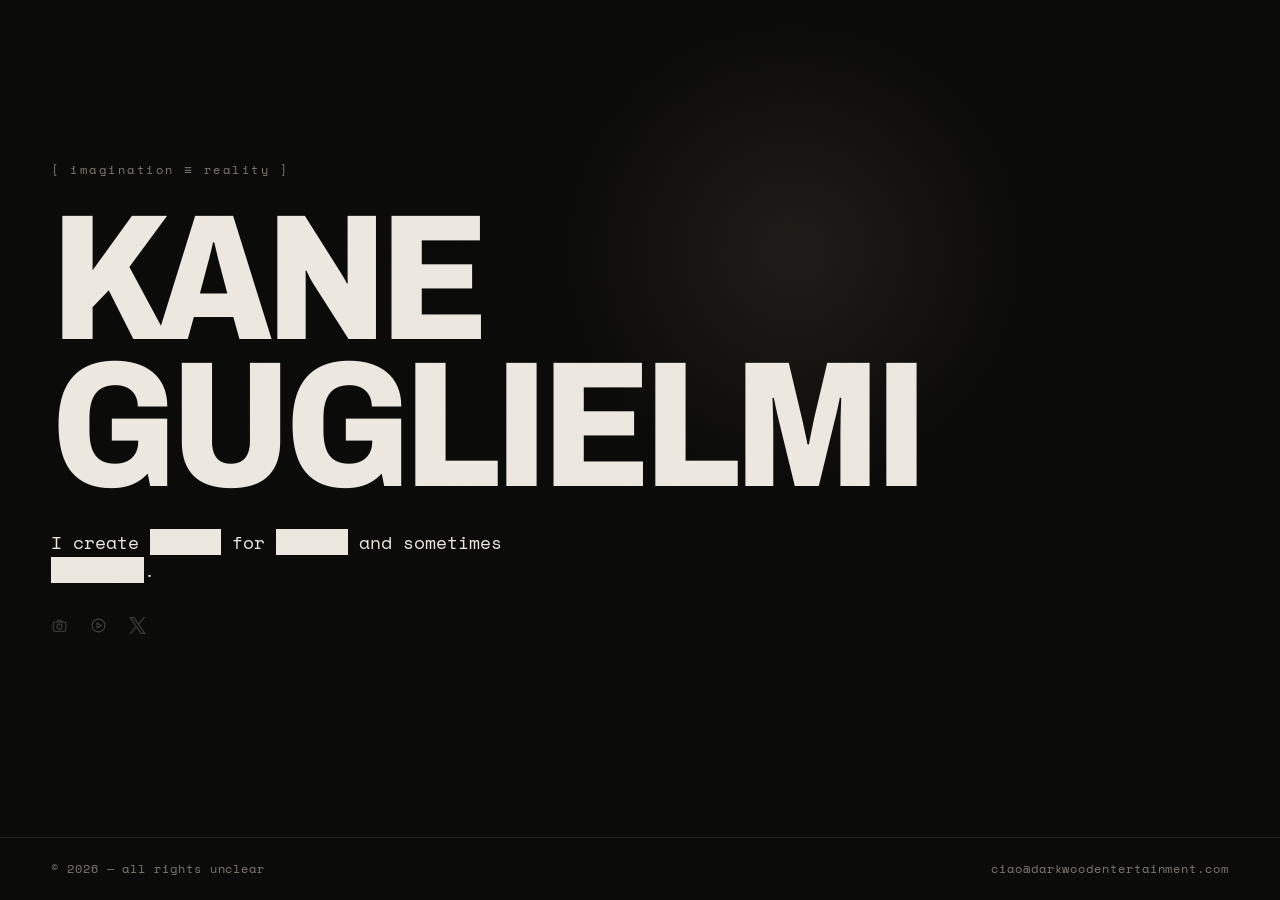
==== commit f73519d5: "Add files via upload" ====
--- a/index.html
+++ b/index.html
@@ -1,516 +1,68 @@
 <!doctype html>
 <html lang="en">
 <head>
-<meta charset="utf-8">
-<meta name="viewport" content="width=device-width, initial-scale=1">
-<title>Common Wealth | Watch the Feature Documentary</title>
-<meta name="description" content="Watch COMMON WEALTH, the feature documentary by writer/director Kane Guglielmi. Buy and stream it anywhere.">
-<meta name="theme-color" content="#191b1d">
-<link rel="icon" href="assets/favicon.ico" sizes="any">
-<link rel="icon" type="image/png" sizes="32x32" href="assets/favicon-32.png">
-<link rel="apple-touch-icon" href="assets/apple-touch-icon.png">
-<meta property="og:title" content="Common Wealth | Watch the Feature Documentary">
-<meta property="og:description" content="Watch COMMON WEALTH, the feature documentary by writer/director Kane Guglielmi.">
-<meta property="og:type" content="website">
-<link rel="canonical" href="https://commonwealthfilm.com/">
-<meta property="og:url" content="https://commonwealthfilm.com/">
-<meta property="og:site_name" content="Common Wealth">
-<meta property="og:image" content="https://commonwealthfilm.com/assets/og-image.jpg">
-<meta property="og:image:width" content="1200">
-<meta property="og:image:height" content="630">
-<meta property="og:image:alt" content="Common Wealth: Kane Guglielmi rides a moped through the Tuscan countryside">
-<meta name="twitter:card" content="summary_large_image">
-<meta name="twitter:site" content="@kaneguglielmi">
-<meta name="twitter:image" content="https://commonwealthfilm.com/assets/og-image.jpg">
-<link rel="preconnect" href="https://fonts.googleapis.com">
-<link rel="preconnect" href="https://fonts.gstatic.com" crossorigin>
-<link href="https://fonts.googleapis.com/css2?family=Barlow:wght@400;500;600;700&display=swap" rel="stylesheet">
-<style>
-  /* Layout: full-bleed dark film page; logo hero, then alternating bands for watch, film, reviews, questions. */
-  :root {
-    color-scheme: dark;
-    --bg: #191b1d;
-    --bg-2: #202326;
-    --bg-3: #2a2e32;
-    --text: #f1efe9;
-    --text-2: #d7d8d6;
-    --muted: #a9adb1;
-    --accent: #e8c27a;
-    --accent-ink: #1a1710;
-    --line: rgba(255,255,255,.12);
-
-    /* One typeface for all text. The official lettering appears only as the logo image (header + hero). */
-    --font-body: "Barlow", system-ui, sans-serif;
-
-    /* One type scale for the whole page */
-    --fs-xs: 13px;   /* labels, nav, fine print, footer */
-    --fs-sm: 14px;   /* buttons, placeholders */
-    --fs-base: 17px; /* all running text */
-    --fs-lg: 19px;   /* intro lines under headings, hero tagline */
-    --fs-h3: 22px;   /* card headings */
-    --fs-h2: clamp(28px, 3.8vw, 40px); /* every section heading */
-    --track-label: .16em;
-
-    --gutter: 16px;
-    --max: 1120px;
-    --section-pad: 88px;
-  }
-  * { box-sizing: border-box; }
-  html { scroll-behavior: smooth; }
-  body {
-    margin: 0;
-    background: var(--bg);
-    color: var(--text);
-    font: 400 var(--fs-base)/1.65 var(--font-body);
-    -webkit-font-smoothing: antialiased;
-  }
-  img, video, iframe { max-width: 100%; display: block; }
-  a { color: inherit; }
-  p { margin: 0; }
-  .wrap { width: 100%; max-width: var(--max); margin: 0 auto; padding-inline: var(--gutter); }
-
-  /* Headings: same family as the text, heavier and tracked */
-  h1, h2, h3 { margin: 0; font-family: var(--font-body); font-weight: 700; text-transform: uppercase; letter-spacing: .06em; line-height: 1.1; text-wrap: balance; }
-  h2 { font-size: var(--fs-h2); }
-  h3 { font-size: var(--fs-h3); }
-
-  /* Small uppercase labels share one style */
-  .eyebrow, nav.main a, .btn, .embed-placeholder strong {
-    font-family: var(--font-body); font-weight: 600; text-transform: uppercase; letter-spacing: var(--track-label);
-  }
-
-  /* Header */
-  header.site {
-    position: fixed; inset: 0 0 auto 0; z-index: 20;
-    padding-top: env(safe-area-inset-top, 0px);
-    background: linear-gradient(to bottom, rgba(25,27,29,.92), rgba(25,27,29,0));
-  }
-  header.site .wrap { display: flex; align-items: center; justify-content: space-between; height: 68px; }
-  .brand { display: block; line-height: 0; }
-  .brand img { height: 40px; width: auto; }
-  nav.main { display: flex; gap: 26px; align-items: center; }
-  nav.main a { font-size: var(--fs-xs); text-decoration: none; color: var(--muted); transition: color .2s; }
-  nav.main a:hover { color: var(--text); }
-  nav.main a.pill { color: var(--accent-ink); background: var(--accent); padding: 9px 16px; border-radius: 2px; }
-  nav.main a.pill:hover { color: var(--accent-ink); filter: brightness(1.06); }
-  .nav-follow { display: flex; align-items: center; gap: 14px; padding-right: 26px; border-right: 1px solid var(--line); }
-  .nav-follow-label { font-size: var(--fs-xs); font-weight: 600; text-transform: uppercase; letter-spacing: var(--track-label); color: var(--muted); white-space: nowrap; }
-  nav.main .nav-follow a { color: var(--text-2); display: inline-flex; }
-  nav.main .nav-follow a:hover { color: var(--accent); }
-  .nav-follow .social-icon { width: 18px; height: 18px; }
-  @media (max-width: 1080px) { .nav-follow-label { display: none; } }
-  @media (max-width: 720px) {
-    nav.main > a:not(.pill) { display: none; }
-    nav.main { gap: 18px; }
-    .nav-follow { padding-right: 0; border-right: 0; }
-  }
-
-  /* Hero */
-  .hero {
-    position: relative; min-height: 100svh; display: flex; align-items: flex-end;
-    background: radial-gradient(120% 90% at 70% 10%, #2f3a40 0%, var(--bg) 60%);
-    overflow: hidden;
-  }
-  .hero video { position: absolute; inset: 0; width: 100%; height: 100%; object-fit: cover; opacity: .8; }
-  .hero::after { content: ""; position: absolute; inset: 0; background: linear-gradient(to top, var(--bg) 4%, rgba(25,27,29,.1) 55%, rgba(25,27,29,.55)); }
-  .hero .wrap { position: relative; z-index: 2; padding-block: 120px 72px; display: grid; gap: 22px; justify-items: start; }
-  .eyebrow { font-size: var(--fs-xs); color: var(--accent); }
-  .hero-logo { width: min(560px, 82vw); height: auto; }
-  .tagline { max-width: 560px; font-size: var(--fs-lg); color: var(--text-2); }
-
-  /* Buttons */
-  .cta-row { display: flex; flex-wrap: wrap; gap: 12px; }
-  .btn {
-    display: inline-flex; align-items: center; justify-content: center;
-    padding: 15px 28px; border-radius: 2px; border: 1px solid transparent;
-    font-size: var(--fs-sm); line-height: 1; text-decoration: none; cursor: pointer;
-    transition: transform .15s, filter .2s, background .2s;
-  }
-  .btn:active { transform: translateY(1px); }
-  .btn.primary { background: var(--accent); color: var(--accent-ink); }
-  .btn.primary:hover { filter: brightness(1.07); }
-  .btn.ghost { border-color: rgba(255,255,255,.35); color: var(--text); }
-  .btn.ghost:hover { background: rgba(255,255,255,.08); }
-
-  /* Sections: same rhythm everywhere */
-  section { padding-block: var(--section-pad); }
-  .section-head { display: grid; gap: 12px; margin-bottom: 40px; max-width: 640px; }
-  .lede { font-size: var(--fs-lg); color: var(--muted); }
-  .band { background: var(--bg-2); border-block: 1px solid var(--line); }
-
-  /* Watch / purchase */
-  .watch-grid { display: grid; grid-template-columns: 1.6fr 1fr; gap: 40px; align-items: start; }
-  .watch-grid > * { min-width: 0; }
-  @media (max-width: 900px) { .watch-grid { grid-template-columns: 1fr; gap: 28px; } }
-  .player-frame { background: #000; border: 1px solid var(--line); aspect-ratio: 16 / 9; max-width: 100%; position: relative; }
-  .player-frame iframe { position: absolute; inset: 0; width: 100%; height: 100%; border: 0; }
-  /* Placeholder shown until the real Vimeo OTT embed is pasted in */
-  .embed-placeholder {
-    position: absolute; inset: 0; display: grid; place-items: center; text-align: center; padding: 24px;
-    background: repeating-linear-gradient(135deg, #15171a 0 14px, #181a1d 14px 28px); color: var(--muted); font-size: var(--fs-sm);
-  }
-  .embed-placeholder strong { display: block; color: var(--text); font-size: var(--fs-sm); margin-bottom: 6px; }
-  .buy-card { background: var(--bg-3); border: 1px solid var(--line); padding: 28px; display: grid; gap: 16px; }
-  .buy-card p { color: var(--muted); }
-  .buy-card ul { list-style: none; padding: 0; margin: 0 0 8px; display: grid; gap: 10px; }
-  .buy-card li { display: flex; gap: 12px; align-items: flex-start; }
-  .buy-card li::before { content: ""; flex: none; width: 7px; height: 7px; margin-top: 10px; background: var(--accent); border-radius: 50%; }
-  .buy-card .btn { width: 100%; }
-  .fn { color: var(--accent); text-decoration: none; font-weight: 700; padding: 0 4px; }
-  .fn:hover { text-decoration: underline; }
-  .inline-link { color: var(--accent); text-underline-offset: 3px; }
-  .inline-link:hover { color: var(--text); }
-  details:target summary { color: var(--accent); }
-  .fine { font-size: var(--fs-xs); color: var(--muted); text-align: center; }
-  /* Official classification marking + consumer advice */
-  .classification { display: flex; align-items: center; gap: 12px; font-size: var(--fs-xs); line-height: 1.4; color: var(--text-2); }
-  .classification p { margin: 0; max-width: 32ch; }
-  .class-mark { flex: none; height: auto; }
-  /* Email sign-up */
-  .updates-grid { display: grid; grid-template-columns: 1fr 1fr; gap: 56px; align-items: start; }
-  .updates-grid > * { min-width: 0; }
-  .updates-grid .section-head { margin-bottom: 0; }
-  @media (max-width: 900px) { .updates-grid { grid-template-columns: 1fr; gap: 28px; } }
-  .follow { display: grid; gap: 12px; margin-top: 20px; }
-  .follow-label { font-size: var(--fs-xs); font-weight: 600; text-transform: uppercase; letter-spacing: var(--track-label); color: var(--accent); }
-  .socials { display: flex; flex-wrap: wrap; gap: 10px 22px; }
-  .socials a { display: inline-flex; align-items: center; gap: 10px; color: var(--text-2); text-decoration: none; font-size: var(--fs-sm); transition: color .2s; }
-  .socials a:hover { color: var(--accent); }
-  .social-icon { width: 22px; height: 22px; flex: none; }
-  .signup { display: grid; gap: 16px; background: var(--bg-2); border: 1px solid var(--line); padding: 28px; }
-  .field { display: grid; gap: 6px; }
-  .field label { font-size: var(--fs-xs); font-weight: 600; text-transform: uppercase; letter-spacing: var(--track-label); color: var(--muted); }
-  .field input, .field select {
-    width: 100%; font: 400 var(--fs-base)/1.3 var(--font-body); color: var(--text);
-    background: var(--bg); border: 1px solid rgba(255,255,255,.22); border-radius: 2px; padding: 13px 14px;
-  }
-  .field input::placeholder { color: #7d8186; }
-  .field input:focus, .field select:focus { outline: 2px solid var(--accent); outline-offset: 1px; border-color: transparent; }
-  .signup .btn { width: 100%; }
-  .signup-status { font-size: var(--fs-sm); color: var(--accent); min-height: 0; }
-  .signup-status:empty { display: none; }
-  .signup-fine { font-size: var(--fs-xs); color: var(--muted); }
-  .region-note a { color: var(--accent); }
-  .region-note { font-size: var(--fs-xs); color: var(--muted); text-align: center; border-top: 1px solid var(--line); padding-top: 14px; }
-
-  /* About */
-  .about-grid { display: grid; grid-template-columns: 1fr 1fr; gap: 56px; align-items: center; }
-  .about-grid > * { min-width: 0; }
-  @media (max-width: 900px) { .about-grid { grid-template-columns: 1fr; gap: 32px; } }
-  .about-copy { display: grid; gap: 18px; }
-  .about-copy .section-head { margin-bottom: 4px; }
-  .about-copy p { color: var(--text-2); }
-  .about-copy .cta-row { margin-top: 10px; }
-  .poster-slot {
-    aspect-ratio: 1000 / 1348; max-width: min(440px, 100%); width: 100%; margin-inline: auto; display: grid; place-items: center; text-align: center;
-    background: linear-gradient(160deg, #2c3a40, #1b1f22); border: 1px solid var(--line); color: var(--muted); font-size: var(--fs-sm); padding: 0;
-    overflow: hidden;
-  }
-  .poster-slot img { width: 100%; height: 100%; object-fit: cover; }
-
-  /* Reviews */
-  .review-grid { display: grid; grid-template-columns: repeat(4, minmax(0, 1fr)); gap: 16px; }
-  @media (max-width: 900px) { .review-grid { grid-template-columns: repeat(2, minmax(0, 1fr)); gap: 12px; } }
-  .review-slot { margin: 0; aspect-ratio: 4 / 5; max-width: 100%; background: var(--bg-3); border: 1px solid var(--line); display: grid; place-items: center; text-align: center; color: var(--muted); font-size: var(--fs-sm); padding: 0; overflow: hidden; }
-  .review-slot img { width: 100%; height: 100%; object-fit: cover; }
-
-  /* Questions */
-  .faq { max-width: 760px; border-top: 1px solid var(--line); }
-  details { border-bottom: 1px solid var(--line); padding-block: 20px; }
-  summary { cursor: pointer; list-style: none; font-size: var(--fs-lg); font-weight: 600; display: flex; justify-content: space-between; align-items: center; gap: 16px; }
-  summary::-webkit-details-marker { display: none; }
-  summary::after { content: "+"; color: var(--accent); font-size: var(--fs-h3); font-weight: 400; line-height: 1; }
-  details[open] summary::after { content: "–"; }
-  details p { margin-top: 10px; color: var(--muted); max-width: 65ch; }
-  details .legal-note { font-size: var(--fs-sm); font-style: italic; }
-
-  /* Footer */
-  footer { padding-block: 48px 56px; color: var(--muted); font-size: var(--fs-xs); border-top: 1px solid var(--line); }
-  footer .wrap { display: flex; flex-wrap: wrap; gap: 16px 32px; justify-content: space-between; align-items: center; }
-  footer nav { display: flex; flex-wrap: wrap; gap: 8px 20px; }
-  footer a { text-decoration: none; }
-  footer a:hover { color: var(--text); }
-
-  /* Mobile sticky buy bar: keeps the primary action one tap away */
-  .sticky-buy { display: none; }
-  @media (max-width: 720px) {
-    :root { --section-pad: 64px; }
-    .sticky-buy { display: block; position: fixed; inset: auto 0 0 0; z-index: 30; padding: 10px var(--gutter) calc(10px + env(safe-area-inset-bottom, 0px)); background: rgba(25,27,29,.96); border-top: 1px solid var(--line); }
-    .sticky-buy .btn { width: 100%; }
-    body { padding-bottom: 74px; }
-  }
-  :focus-visible { outline: 2px solid var(--accent); outline-offset: 3px; }
-  @media (prefers-reduced-motion: reduce) {
-    html { scroll-behavior: auto; }
-    .hero video { display: none; }
-    .hero { background: var(--bg) url("assets/hero-poster.jpg") center / cover no-repeat; }
-  }
-</style>
+  <meta charset="utf-8">
+  <meta name="viewport" content="width=device-width, initial-scale=1">
+  <title>Kane Guglielmi</title>
+  <meta name="description" content="Kane Guglielmi. Difficult to describe.">
+  <meta name="theme-color" content="#0a0a09">
+  <meta name="color-scheme" content="dark">
+  <link rel="preconnect" href="https://fonts.googleapis.com">
+  <link rel="preconnect" href="https://fonts.gstatic.com" crossorigin>
+  <link href="https://fonts.googleapis.com/css2?family=Archivo:wdth,wght@62..125,100..900&family=Instrument+Serif:ital@0;1&family=Space+Mono:wght@400;700&display=swap" rel="stylesheet">
+  <link rel="stylesheet" href="style.css">
 </head>
 <body>
 
-<header class="site">
-  <div class="wrap">
-    <a class="brand" href="#top" aria-label="Common Wealth, back to top"><img src="assets/common-wealth-logo.png" alt="Common Wealth" width="115" height="42"></a>
-    <nav class="main" aria-label="Main">
-      <div class="nav-follow">
-        <span class="nav-follow-label">Follow Kane’s journey</span>
-        <a href="https://instagram.com/kaneguglielmi" target="_blank" rel="noopener" aria-label="Kane Guglielmi on Instagram"><svg class="social-icon" aria-hidden="true" focusable="false" fill="currentColor" xmlns="http://www.w3.org/2000/svg" viewBox="0 0 640 640"><path fill="currentColor" d="M320.3 205C256.8 204.8 205.2 256.2 205 319.7C204.8 383.2 256.2 434.8 319.7 435C383.2 435.2 434.8 383.8 435 320.3C435.2 256.8 383.8 205.2 320.3 205zM319.7 245.4C360.9 245.2 394.4 278.5 394.6 319.7C394.8 360.9 361.5 394.4 320.3 394.6C279.1 394.8 245.6 361.5 245.4 320.3C245.2 279.1 278.5 245.6 319.7 245.4zM413.1 200.3C413.1 185.5 425.1 173.5 439.9 173.5C454.7 173.5 466.7 185.5 466.7 200.3C466.7 215.1 454.7 227.1 439.9 227.1C425.1 227.1 413.1 215.1 413.1 200.3zM542.8 227.5C541.1 191.6 532.9 159.8 506.6 133.6C480.4 107.4 448.6 99.2 412.7 97.4C375.7 95.3 264.8 95.3 227.8 97.4C192 99.1 160.2 107.3 133.9 133.5C107.6 159.7 99.5 191.5 97.7 227.4C95.6 264.4 95.6 375.3 97.7 412.3C99.4 448.2 107.6 480 133.9 506.2C160.2 532.4 191.9 540.6 227.8 542.4C264.8 544.5 375.7 544.5 412.7 542.4C448.6 540.7 480.4 532.5 506.6 506.2C532.8 480 541 448.2 542.8 412.3C544.9 375.3 544.9 264.5 542.8 227.5zM495 452C487.2 471.6 472.1 486.7 452.4 494.6C422.9 506.3 352.9 503.6 320.3 503.6C287.7 503.6 217.6 506.2 188.2 494.6C168.6 486.8 153.5 471.7 145.6 452C133.9 422.5 136.6 352.5 136.6 319.9C136.6 287.3 134 217.2 145.6 187.8C153.4 168.2 168.5 153.1 188.2 145.2C217.7 133.5 287.7 136.2 320.3 136.2C352.9 136.2 423 133.6 452.4 145.2C472 153 487.1 168.1 495 187.8C506.7 217.3 504 287.3 504 319.9C504 352.5 506.7 422.6 495 452z"/></svg></a>
-        <a href="https://x.com/kaneguglielmi" target="_blank" rel="noopener" aria-label="Kane Guglielmi on X"><svg class="social-icon" aria-hidden="true" focusable="false" fill="currentColor" xmlns="http://www.w3.org/2000/svg" viewBox="0 0 640 640"><path fill="currentColor" d="M453.2 112L523.8 112L369.6 288.2L551 528L409 528L297.7 382.6L170.5 528L99.8 528L264.7 339.5L90.8 112L236.4 112L336.9 244.9L453.2 112zM428.4 485.8L467.5 485.8L215.1 152L173.1 152L428.4 485.8z"/></svg></a>
-      </div>
-      <a href="#about">The Film</a>
-      <a href="#reviews">Reviews</a>
-      <a href="#updates">Updates</a>
-      <a href="#faq">FAQ</a>
-      <a class="pill" href="#watch">Watch Now</a>
-    </nav>
-  </div>
-</header>
+  <main id="top">
+    <section class="hero">
+      <p class="tag">[ imagination ≡ reality ]</p>
 
-<main id="top">
+      <h1 class="name">Kane<br>Guglielmi</h1>
 
-  <!-- HERO -->
-  <div class="hero">
-    <!-- Banner loop: 8s, silent. Smaller file for phones, full HD for larger screens. Still frame shows while loading. -->
-    <video autoplay muted loop playsinline preload="auto" poster="assets/hero-poster.jpg" aria-hidden="true">
-      <source src="assets/hero-mobile.mp4" type="video/mp4" media="(max-width: 720px)">
-      <source src="assets/hero.mp4" type="video/mp4">
-    </video>
-    <div class="wrap">
-      <div class="eyebrow">A feature documentary by Kane Guglielmi</div>
-      <h1><img class="hero-logo" src="assets/common-wealth-logo.png" alt="Common Wealth" width="1600" height="586"></h1>
-      <p class="tagline">A conservatively raised capitalist sets out on a global journey to explore plausible alternatives to the established economic and political models.</p>
-      <div class="cta-row">
-        <a class="btn primary" href="#watch">Watch the film</a>
-      </div>
-    </div>
-  </div>
+      <p class="line">
+        I create
+        <span class="redact" tabindex="0">things</span>
+        for
+        <span class="redact" tabindex="0">no one</span>
+        and sometimes
+        <a class="redact redact-link" href="https://commonwealthfilm.com" target="_blank" rel="noopener" aria-label="Common Wealth, a film by Kane Guglielmi (opens commonwealthfilm.com)">everyone</a>.
+      </p>
 
-  <!-- WATCH / BUY -->
-  <section id="watch" class="band" aria-labelledby="watch-title">
-    <div class="wrap">
-      <div class="section-head"><h2 id="watch-title">Watch Common Wealth</h2></div>
+      <ul class="socials" aria-label="Social profiles">
+        <li>
+          <a href="https://www.instagram.com/kaneguglielmi" target="_blank" rel="noopener" aria-label="Instagram: kaneguglielmi">
+            <svg viewBox="0 0 24 24" width="22" height="22" fill="none" stroke="currentColor" stroke-width="1.5" stroke-linecap="round" stroke-linejoin="round" aria-hidden="true">
+              <rect x="3" y="7" width="18" height="13" rx="2.5"/>
+              <path d="M8.5 7l1.4-2.5h4.2L15.5 7"/>
+              <circle cx="12" cy="13.5" r="3.6"/>
+            </svg>
+          </a>
+        </li>
+        <li>
+          <a href="https://www.youtube.com/@KaneGuglielmi" target="_blank" rel="noopener" aria-label="YouTube: @KaneGuglielmi">
+            <svg viewBox="0 0 24 24" width="22" height="22" fill="none" stroke="currentColor" stroke-width="1.5" stroke-linecap="round" stroke-linejoin="round" aria-hidden="true">
+              <circle cx="12" cy="12" r="9"/>
+              <path d="M10 8.5v7l6-3.5z"/>
+            </svg>
+          </a>
+        </li>
+        <li>
+          <a href="https://x.com/kaneguglielmi" target="_blank" rel="noopener" aria-label="X: kaneguglielmi">
+            <span class="x-mark" aria-hidden="true"></span>
+          </a>
+        </li>
+      </ul>
+    </section>
+  </main>
 
-      <div class="watch-grid">
-        <div>
-          <div class="player-frame" id="ott-embed">
-            <!-- Vimeo OTT trailer + buy widget (responsive embed, gold button) -->
-            <div style="padding:56.25% 0 0 0;position:relative">
-              <iframe style="position:absolute;top:0;left:0;width:100%;height:100%;" src="https://embed.vhx.tv/packages/271330?buy_btn=1&amp;color=e8c27a&amp;vimeo=1" width="640" height="360" frameborder="0" allow="autoplay; encrypted-media; fullscreen; picture-in-picture" allowfullscreen title="Common Wealth trailer and purchase"></iframe>
-            </div>
-          </div>
-        </div>
+  <footer class="bottom">
+    <p>&copy; <span id="year">2026</span> &mdash; all rights unclear</p>
+    <ul>
+      <li>ciao@darkwoodentertainment.com</li>
+    </ul>
+  </footer>
 
-        <aside class="buy-card" aria-label="Purchase">
-          <h3>Watch at Home</h3>
-          <p>Buy once, watch whenever you like. Runtime 74 minutes.</p>
-          <!-- Australian Classification: PG, CLAS-1368605 (classification.gov.au/titles/common-wealth) -->
-          <div class="classification"><img class="class-mark" src="assets/classification-pg.png" alt="Classified PG" width="32" height="32"><p>Mild themes, suicide references and coarse language</p></div>
-          <ul>
-            <li>Stream instantly after checkout</li>
-            <li>Log in any time to watch again</li>
-            <li><span>Works on phone, tablet, computer and TV<a class="fn" href="#devices" aria-label="See which devices are supported">*</a></span></li>
-            <li><span>5.1 surround and stereo available on compatible devices<a class="fn" href="#devices" aria-label="See which devices support 5.1 surround">*</a></span></li>
-            <li><span>For personal viewing only. <a class="inline-link" href="#screenings">Hosting a screening?</a></span></li>
-          </ul>
-          <!-- data-ott links are filled in from OTT_URL in the script at the bottom -->
-          <a class="btn primary" data-ott href="#">Buy &amp; watch now</a>
-          <div class="fine">Already purchased? <a data-ott="login" href="#">Log in to watch</a></div>
-          <!-- Remove this note when the film is released for streaming in Australia and New Zealand -->
-          <p class="region-note">Not yet available to stream in Australia or New Zealand. <a href="#updates">Get notified</a> when it is.</p>
-        </aside>
-      </div>
-    </div>
-  </section>
-
-  <!-- ABOUT -->
-  <section id="about" aria-labelledby="about-title">
-    <div class="wrap about-grid">
-      <div class="poster-slot">
-        <img src="assets/poster.jpg" alt="Common Wealth film poster: a man in a helmet and floral shirt rides a moped down a cobbled street" width="1000" height="1348" loading="lazy">
-      </div>
-      <div class="about-copy">
-        <div class="section-head"><h2 id="about-title">The Film</h2></div>
-        <p><strong>COMMON WEALTH</strong> follows a conservatively raised capitalist on a global and evolutionary journey exploring plausible alternatives to the established economic and political models.</p>
-        <p>Filmed across 8 x countries, and presented on a unique, ever-moving backdrop with a politically neutral approach, it’s a film for everyone.</p>
-        <p>Written, directed, produced and presented by Kane Guglielmi.</p>
-        <div class="cta-row">
-          <a class="btn primary" href="#watch">Watch now</a>
-        </div>
-      </div>
-    </div>
-  </section>
-
-  <!-- REVIEWS -->
-  <section id="reviews" class="band" aria-labelledby="reviews-title">
-    <div class="wrap">
-      <div class="section-head"><h2 id="reviews-title">Audience Reviews</h2></div>
-      <div class="review-grid">
-        <!-- To add more: copy a line, save the image as assets/review-N.jpg (4:5 portrait) -->
-        <figure class="review-slot"><img src="assets/review-1.jpg" alt="Audience review: “A different form of hero’s journey” (Lynda, Melbourne)" width="1080" height="1350" loading="lazy"></figure>
-        <figure class="review-slot"><img src="assets/review-2.jpg" alt="Audience review: “As someone who has worked in social impact for my career, this is the most important story I’ve seen told.” (Amy, Castlemaine)" width="1080" height="1350" loading="lazy"></figure>
-        <figure class="review-slot"><img src="assets/review-3.jpg" alt="Audience review: “Hopeful and inspired” (Isabel, Castlemaine)" width="1080" height="1350" loading="lazy"></figure>
-        <figure class="review-slot"><img src="assets/review-4.jpg" alt="Audience review: “Mind-blown” (Suz, Melbourne)" width="1080" height="1350" loading="lazy"></figure>
-      </div>
-    </div>
-  </section>
-
-  <!-- EMAIL UPDATES (Kit) -->
-  <section id="updates" aria-labelledby="updates-title">
-    <div class="wrap updates-grid">
-      <div class="section-head">
-        <h2 id="updates-title">Get Notified</h2>
-        <p class="lede">Be the first to know when <strong>COMMON WEALTH</strong> streams in Australia and New Zealand, plus screenings and news from Kane.</p>
-        <div class="follow">
-          <p class="follow-label">Follow Kane’s journey</p>
-          <!-- Icons: Font Awesome Free. ! Font Awesome Free 7.3.1 by @fontawesome - https://fontawesome.com License - https://fontawesome.com/license/free (Icons: CC BY 4.0, Fonts: SIL OFL 1.1, Code: MIT License) Copyright 2026 Fonticons, Inc. -->
-          <div class="socials">
-            <a href="https://instagram.com/kaneguglielmi" target="_blank" rel="noopener" aria-label="Kane Guglielmi on Instagram"><svg class="social-icon" aria-hidden="true" focusable="false" fill="currentColor" xmlns="http://www.w3.org/2000/svg" viewBox="0 0 640 640"><path fill="currentColor" d="M320.3 205C256.8 204.8 205.2 256.2 205 319.7C204.8 383.2 256.2 434.8 319.7 435C383.2 435.2 434.8 383.8 435 320.3C435.2 256.8 383.8 205.2 320.3 205zM319.7 245.4C360.9 245.2 394.4 278.5 394.6 319.7C394.8 360.9 361.5 394.4 320.3 394.6C279.1 394.8 245.6 361.5 245.4 320.3C245.2 279.1 278.5 245.6 319.7 245.4zM413.1 200.3C413.1 185.5 425.1 173.5 439.9 173.5C454.7 173.5 466.7 185.5 466.7 200.3C466.7 215.1 454.7 227.1 439.9 227.1C425.1 227.1 413.1 215.1 413.1 200.3zM542.8 227.5C541.1 191.6 532.9 159.8 506.6 133.6C480.4 107.4 448.6 99.2 412.7 97.4C375.7 95.3 264.8 95.3 227.8 97.4C192 99.1 160.2 107.3 133.9 133.5C107.6 159.7 99.5 191.5 97.7 227.4C95.6 264.4 95.6 375.3 97.7 412.3C99.4 448.2 107.6 480 133.9 506.2C160.2 532.4 191.9 540.6 227.8 542.4C264.8 544.5 375.7 544.5 412.7 542.4C448.6 540.7 480.4 532.5 506.6 506.2C532.8 480 541 448.2 542.8 412.3C544.9 375.3 544.9 264.5 542.8 227.5zM495 452C487.2 471.6 472.1 486.7 452.4 494.6C422.9 506.3 352.9 503.6 320.3 503.6C287.7 503.6 217.6 506.2 188.2 494.6C168.6 486.8 153.5 471.7 145.6 452C133.9 422.5 136.6 352.5 136.6 319.9C136.6 287.3 134 217.2 145.6 187.8C153.4 168.2 168.5 153.1 188.2 145.2C217.7 133.5 287.7 136.2 320.3 136.2C352.9 136.2 423 133.6 452.4 145.2C472 153 487.1 168.1 495 187.8C506.7 217.3 504 287.3 504 319.9C504 352.5 506.7 422.6 495 452z"/></svg><span>@kaneguglielmi</span></a>
-            <a href="https://x.com/kaneguglielmi" target="_blank" rel="noopener" aria-label="Kane Guglielmi on X"><svg class="social-icon" aria-hidden="true" focusable="false" fill="currentColor" xmlns="http://www.w3.org/2000/svg" viewBox="0 0 640 640"><path fill="currentColor" d="M453.2 112L523.8 112L369.6 288.2L551 528L409 528L297.7 382.6L170.5 528L99.8 528L264.7 339.5L90.8 112L236.4 112L336.9 244.9L453.2 112zM428.4 485.8L467.5 485.8L215.1 152L173.1 152L428.4 485.8z"/></svg><span>@kaneguglielmi</span></a>
-          </div>
-        </div>
-      </div>
-      <!-- Kit form: set KIT_FORM_ID in the script at the bottom. Field names match Kit's form API. -->
-      <form class="signup" id="signup" method="post" novalidate>
-        <div class="field">
-          <label for="signup-email">Email</label>
-          <input id="signup-email" name="email_address" type="email" autocomplete="email" required placeholder="you@example.com">
-        </div>
-        <div class="field">
-          <label for="signup-country">Country</label>
-          <select id="signup-country" name="fields[country]" required>
-                <option value="" disabled selected>Select your country</option>
-                <option>Australia</option>
-                <option>New Zealand</option>
-                <option>United States</option>
-                <option>United Kingdom</option>
-                <option>Canada</option>
-                <option>Ireland</option>
-                <option>Germany</option>
-                <option>Netherlands</option>
-                <option>France</option>
-                <option>Italy</option>
-                <option>Spain</option>
-                <option>Mexico</option>
-                <option>Other</option>
-          </select>
-        </div>
-        <button class="btn primary" type="submit">Notify me</button>
-        <p class="signup-status" id="signup-status" role="status" aria-live="polite"></p>
-        <p class="signup-fine">Only news about the film. Unsubscribe any time. See our <a href="privacy.html">Privacy Policy</a>.</p>
-      </form>
-    </div>
-  </section>
-
-  <!-- FAQ -->
-  <section id="faq" class="band" aria-labelledby="faq-title">
-    <div class="wrap">
-      <div class="section-head"><h2 id="faq-title">Questions</h2></div>
-      <div class="faq">
-        <details>
-          <summary>How do I watch after buying?</summary>
-          <p>After checkout you’re taken to the film’s viewing page, where you can press play straight away. To watch again later, use “Log in to watch” on this page with the email you purchased with.</p>
-        </details>
-        <details>
-          <summary>Do I pay once or subscribe?</summary>
-          <p>You pay once, with no subscription. After buying, you can stream the film at home whenever you like.</p>
-        </details>
-        <details id="devices">
-          <summary>Which devices can I use?</summary>
-          <p>Watch in an up-to-date web browser, such as Chrome, Safari, Firefox or Edge, on your computer, phone or tablet. Sign in with the email you bought the film with.</p>
-          <p>To watch on your TV, cast from Chrome with a Chromecast, use AirPlay from an iPhone, iPad or Mac, or connect your laptop to the TV with an HDMI cable. Smart TV web browsers and TVs with Chromecast built in aren’t supported.</p>
-          <p>The film plays in 5.1 surround where your browser, device and sound system support it. Otherwise it plays in stereo.</p>
-        </details>
-        <details>
-          <summary>I’m having trouble with my purchase</summary>
-          <p>Vimeo handles all payments, viewing access and purchase support for the film. Visit the <a href="https://kaneguglielmi.vhx.tv/help" target="_blank" rel="noopener">Vimeo OTT help centre</a> and their team will help you.</p>
-        </details>
-        <details id="screenings">
-          <summary>Can I screen the film at an event?</summary>
-          <p>Your purchase is for personal viewing at home. To show <strong>COMMON WEALTH</strong> to an audience, such as in a cinema, hall, school, club, festival or event, you need a screening licence. This applies whether or not you charge for entry.</p>
-          <p>To arrange one, email <a href="mailto:ciao@darkwoodentertainment.com">ciao@darkwoodentertainment.com</a> with your venue, date and expected audience size.</p>
-          <p class="legal-note">Screening the film publicly without a licence infringes copyright under the <em>Copyright Act 1968</em> (Cth) and equivalent laws overseas, and penalties may apply. See our <a href="terms.html">Terms of Use</a>.</p>
-        </details>
-      </div>
-    </div>
-  </section>
-</main>
-
-<footer>
-  <div class="wrap">
-    <nav aria-label="Footer">
-      <a href="terms.html">Terms</a>
-      <a href="privacy.html">Privacy</a>
-    </nav>
-    <div>© 2026 Darkwood Entertainment Pty Ltd</div>
-  </div>
-</footer>
-
-<div class="sticky-buy"><a class="btn primary" data-ott href="#">Buy &amp; watch now</a></div>
-
-<script>
-  // ====== CONFIGURE THESE TWO LINES ======
-  // Your themed Vimeo OTT site (ideally on a subdomain, e.g. https://watch.commonwealthfilm.com).
-  var OTT_URL = "https://kaneguglielmi.vhx.tv";
-  // Buy buttons go straight to checkout. Use "/products/common-wealth-2026" to land on the product page instead.
-  var OTT_PRODUCT_PATH = "/checkout/common-wealth-2026?purchase=1";
-  // Kit form ID (the number in your Kit form's embed code, e.g. 1234567). Leave "" until the form exists.
-  var KIT_FORM_ID = "10074549";
-  // =======================================
-
-  (function () {
-    var base = OTT_URL.replace(/\/$/, "");
-    document.querySelectorAll("a[data-ott]").forEach(function (a) {
-      var kind = a.getAttribute("data-ott");
-      a.href = kind === "login" ? base + "/login" : base + OTT_PRODUCT_PATH;
-      a.rel = "noopener";
-    });
-  })();
-
-  // Email sign-up: sends to Kit in the background and shows the result here.
-  // If that can't happen (old browser, blocked request), it falls back to a normal form post to Kit.
-  (function () {
-    var form = document.getElementById("signup");
-    var status = document.getElementById("signup-status");
-    if (!form) return;
-    var action = KIT_FORM_ID ? "https://app.kit.com/forms/" + KIT_FORM_ID + "/subscriptions" : "";
-    if (action) form.action = action;
-    var done = "You're on the list. Check your inbox to confirm your email.";
-    if (location.hash === "#subscribed") status.textContent = done;
-    form.addEventListener("submit", function (e) {
-      var email = form.elements["email_address"], country = form.elements["fields[country]"];
-      e.preventDefault();
-      if (!email.checkValidity()) { status.textContent = "Enter a valid email address."; email.focus(); return; }
-      if (!country.value) { status.textContent = "Select your country."; country.focus(); return; }
-      if (!action) { status.textContent = "Sign-ups aren't connected yet."; return; }
-      var button = form.querySelector("button");
-      button.disabled = true; status.textContent = "Signing you up…";
-      fetch(action, { method: "POST", body: new FormData(form), headers: { Accept: "application/json" } })
-        .then(function (r) { return r.json().catch(function () { return {}; }).then(function (d) { return { ok: r.ok, d: d }; }); })
-        .then(function (res) {
-          if (res.ok && (!res.d.status || res.d.status === "success")) { form.reset(); status.textContent = done; }
-          else { status.textContent = "That didn't go through. Check your email address and try again."; }
-        })
-        .catch(function () { form.submit(); })
-        .then(function () { button.disabled = false; });
-    });
-  })();
-
-  // Footnote links open the FAQ answer they point to
-  (function () {
-    function openTarget() {
-      var el = location.hash && document.getElementById(location.hash.slice(1));
-      if (el && el.tagName === "DETAILS") el.open = true;
-    }
-    document.querySelectorAll('a[href^="#"]').forEach(function (a) {
-      a.addEventListener("click", function () {
-        var el = document.getElementById(a.getAttribute("href").slice(1));
-        if (el && el.tagName === "DETAILS") el.open = true;
-      });
-    });
-    window.addEventListener("hashchange", openTarget);
-    openTarget();
-  })();
-</script>
+  <script src="script.js"></script>
 </body>
 </html>
--- a/style.css
+++ b/style.css
@@ -0,0 +1,219 @@
+:root {
+  --bg: #0a0a09;
+  --text: #ece8df;
+  --muted: #7d786e;
+  --line: #24231f;
+  --accent: #c2ad8a;
+  --glow: rgba(194, 173, 138, 0.11);
+  --grain: 0.08;
+  --gutter: clamp(20px, 4vw, 56px);
+  --sans: "Archivo", "Arial Narrow", "Helvetica Neue", Arial, sans-serif;
+  --serif: "Instrument Serif", Georgia, "Times New Roman", serif;
+  --mono: "Space Mono", ui-monospace, Menlo, monospace;
+  color-scheme: dark;
+}
+
+*, *::before, *::after { box-sizing: border-box; }
+
+html { scroll-behavior: smooth; }
+
+body {
+  margin: 0;
+  min-height: 100svh;
+  display: flex;
+  flex-direction: column;
+  background: var(--bg);
+  color: var(--text);
+  font-family: var(--mono);
+  font-size: 0.9rem;
+  line-height: 1.6;
+  -webkit-font-smoothing: antialiased;
+  overflow-x: hidden;
+}
+
+a { color: inherit; text-decoration: none; }
+
+::selection { background: var(--text); color: var(--bg); }
+
+/* Atmosphere: cursor glow + film grain */
+body::before {
+  content: "";
+  position: fixed;
+  inset: 0;
+  pointer-events: none;
+  background: radial-gradient(circle 340px at var(--x, 62%) var(--y, 28%), var(--glow), transparent 72%);
+  z-index: 0;
+}
+
+body::after {
+  content: "";
+  position: fixed;
+  inset: 0;
+  pointer-events: none;
+  opacity: var(--grain);
+  mix-blend-mode: overlay;
+  background-image: url("data:image/svg+xml,%3Csvg xmlns='http://www.w3.org/2000/svg' width='180' height='180'%3E%3Cfilter id='n'%3E%3CfeTurbulence type='fractalNoise' baseFrequency='0.85' numOctaves='2' stitchTiles='stitch'/%3E%3C/filter%3E%3Crect width='100%25' height='100%25' filter='url(%23n)'/%3E%3C/svg%3E");
+  z-index: 2;
+}
+
+.top, main, .bottom { position: relative; z-index: 1; }
+
+.sr-only {
+  position: absolute;
+  width: 1px;
+  height: 1px;
+  margin: -1px;
+  padding: 0;
+  overflow: hidden;
+  clip: rect(0 0 0 0);
+  white-space: nowrap;
+  border: 0;
+}
+
+/* Header */
+.top {
+  display: grid;
+  grid-template-columns: 1fr auto;
+  align-items: center;
+  padding: 24px var(--gutter);
+  font-size: 0.78rem;
+  letter-spacing: 0.08em;
+  text-transform: lowercase;
+}
+
+.mark { justify-self: start; letter-spacing: 0.3em; }
+.top nav { justify-self: end; display: flex; gap: 26px; }
+.top nav a, .mark { transition: opacity 0.2s ease; }
+.top nav a:hover, .mark:hover { opacity: 0.55; }
+
+/* Hero */
+main { flex: 1; display: flex; }
+
+.hero {
+  width: 100%;
+  padding: clamp(24px, 6vh, 72px) var(--gutter) clamp(48px, 10vh, 110px);
+  display: flex;
+  flex-direction: column;
+  justify-content: center;
+  gap: clamp(18px, 3vh, 32px);
+}
+
+.tag {
+  margin: 0;
+  color: var(--muted);
+  font-size: 0.78rem;
+  letter-spacing: 0.2em;
+  text-transform: lowercase;
+}
+
+.name {
+  margin: 0;
+  font-family: var(--sans);
+  font-weight: 800;
+  font-stretch: 85%;
+  font-size: clamp(3rem, min(14vw, 27vh), 15rem);
+  line-height: 0.82;
+  letter-spacing: -0.035em;
+  text-transform: uppercase;
+}
+
+/* Redacted line */
+.line {
+  margin: 0;
+  max-width: 44ch;
+  font-size: clamp(0.95rem, 1.6vw, 1.1rem);
+}
+
+.redact {
+  padding: 0 0.15em;
+  background: var(--text);
+  color: transparent;
+  cursor: help;
+  transition: background 0.35s ease, color 0.35s ease;
+}
+
+.redact:hover, .redact:focus-visible, .redact.is-revealed {
+  background: transparent;
+  color: var(--accent);
+  outline: none;
+}
+
+/* The one redacted word that leads somewhere */
+.redact-link { cursor: pointer; }
+
+.redact-link:hover, .redact-link:focus-visible, .redact-link.is-revealed {
+  text-decoration: underline;
+  text-decoration-thickness: 1px;
+  text-underline-offset: 0.3em;
+}
+
+.actions { display: flex; flex-wrap: wrap; align-items: baseline; gap: 12px 32px; margin-top: 8px; }
+
+.link {
+  font-family: var(--serif);
+  font-style: italic;
+  font-size: clamp(1.6rem, 3.6vw, 2.4rem);
+  border-bottom: 1px solid currentColor;
+  line-height: 1.1;
+  transition: color 0.2s ease, letter-spacing 0.4s ease;
+}
+
+.link:hover { color: var(--accent); letter-spacing: 0.04em; }
+.link-quiet { border-bottom-color: transparent; color: var(--muted); font-size: clamp(1.1rem, 2.2vw, 1.4rem); }
+.link-quiet:hover { border-bottom-color: currentColor; }
+
+/* Social links */
+.socials { display: flex; flex-wrap: wrap; gap: 14px 22px; margin: 6px 0 0; padding: 0; list-style: none; }
+
+.socials a {
+  display: inline-flex;
+  align-items: center;
+  padding: 4px;
+  margin: -4px;
+  color: var(--muted);
+  opacity: 0.5;
+  transition: opacity 0.25s ease, color 0.25s ease;
+}
+
+.socials a:hover, .socials a:focus-visible { opacity: 1; color: var(--text); }
+.socials svg { flex: none; width: 17px; height: 17px; }
+
+.x-mark {
+  display: block;
+  flex: none;
+  width: 17px;
+  height: 17px;
+  background-color: currentColor;
+  -webkit-mask: url([data-uri]) center / contain no-repeat;
+  mask: url([data-uri]) center / contain no-repeat;
+}
+
+
+:focus-visible { outline: 1px dashed var(--accent); outline-offset: 4px; }
+
+/* Footer */
+.bottom {
+  display: flex;
+  flex-wrap: wrap;
+  gap: 10px 24px;
+  align-items: center;
+  justify-content: space-between;
+  padding: 22px var(--gutter);
+  border-top: 1px solid var(--line);
+  color: var(--muted);
+  font-size: 0.72rem;
+  letter-spacing: 0.08em;
+}
+
+.bottom p { margin: 0; }
+.bottom ul { display: flex; gap: 22px; margin: 0; padding: 0; list-style: none; }
+.bottom a:hover { color: var(--text); }
+
+/* Gentle entrance for everything except the name, which stays still */
+@media (prefers-reduced-motion: no-preference) {
+  .hero > *:not(.name) { opacity: 0; transform: translateY(12px); animation: rise 0.9s ease forwards; }
+  .hero > *:nth-child(3) { animation-delay: 0.2s; }
+  .hero > *:nth-child(4) { animation-delay: 0.4s; }
+}
+
+@keyframes rise { to { opacity: 1; transform: none; } }
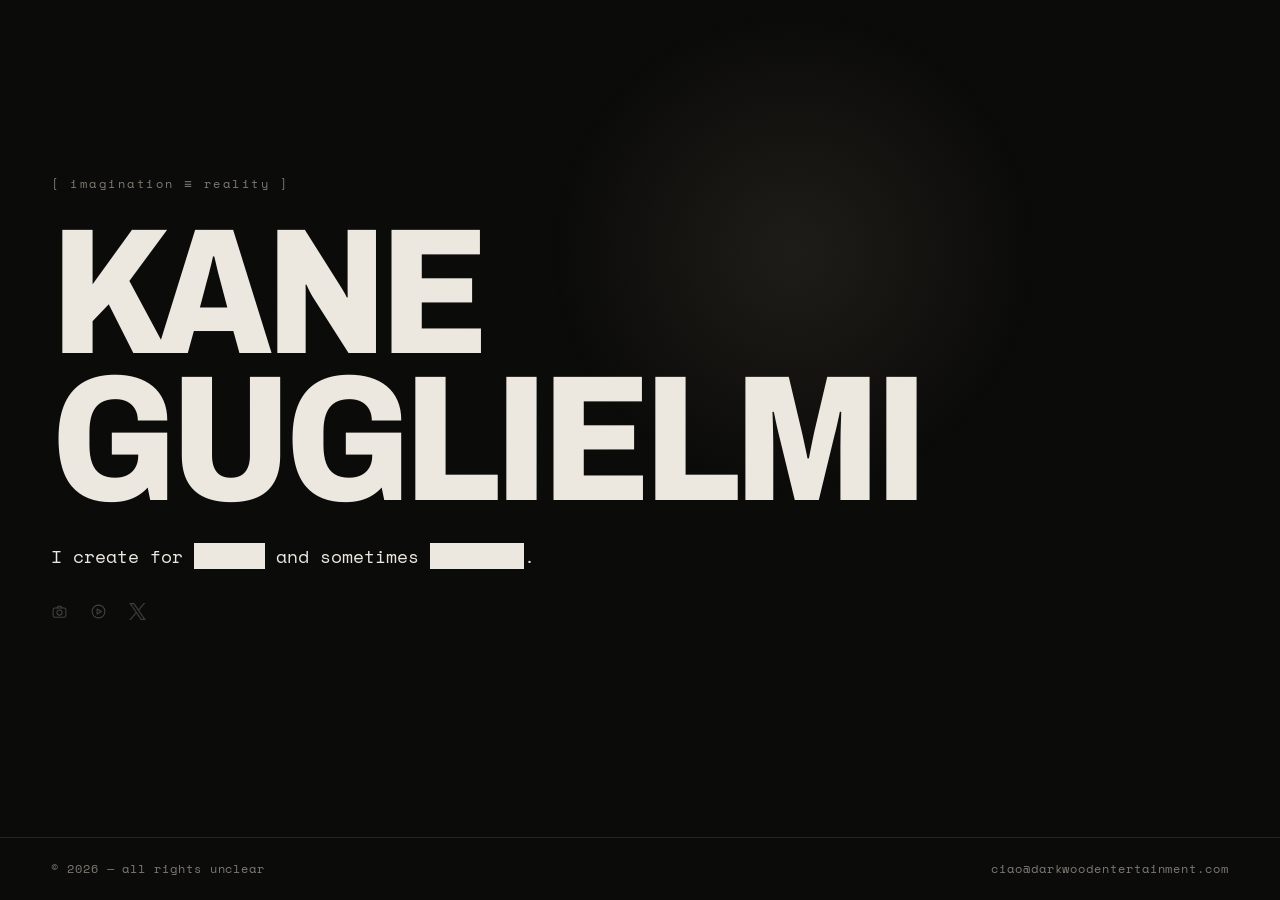
==== commit e06db338: "Add files via upload" ====
--- a/index.html
+++ b/index.html
@@ -21,9 +21,7 @@
       <h1 class="name">Kane<br>Guglielmi</h1>
 
       <p class="line">
-        I create
-        <span class="redact" tabindex="0">things</span>
-        for
+        I create for
         <span class="redact" tabindex="0">no one</span>
         and sometimes
         <a class="redact redact-link" href="https://commonwealthfilm.com" target="_blank" rel="noopener" aria-label="Common Wealth, a film by Kane Guglielmi (opens commonwealthfilm.com)">everyone</a>.
